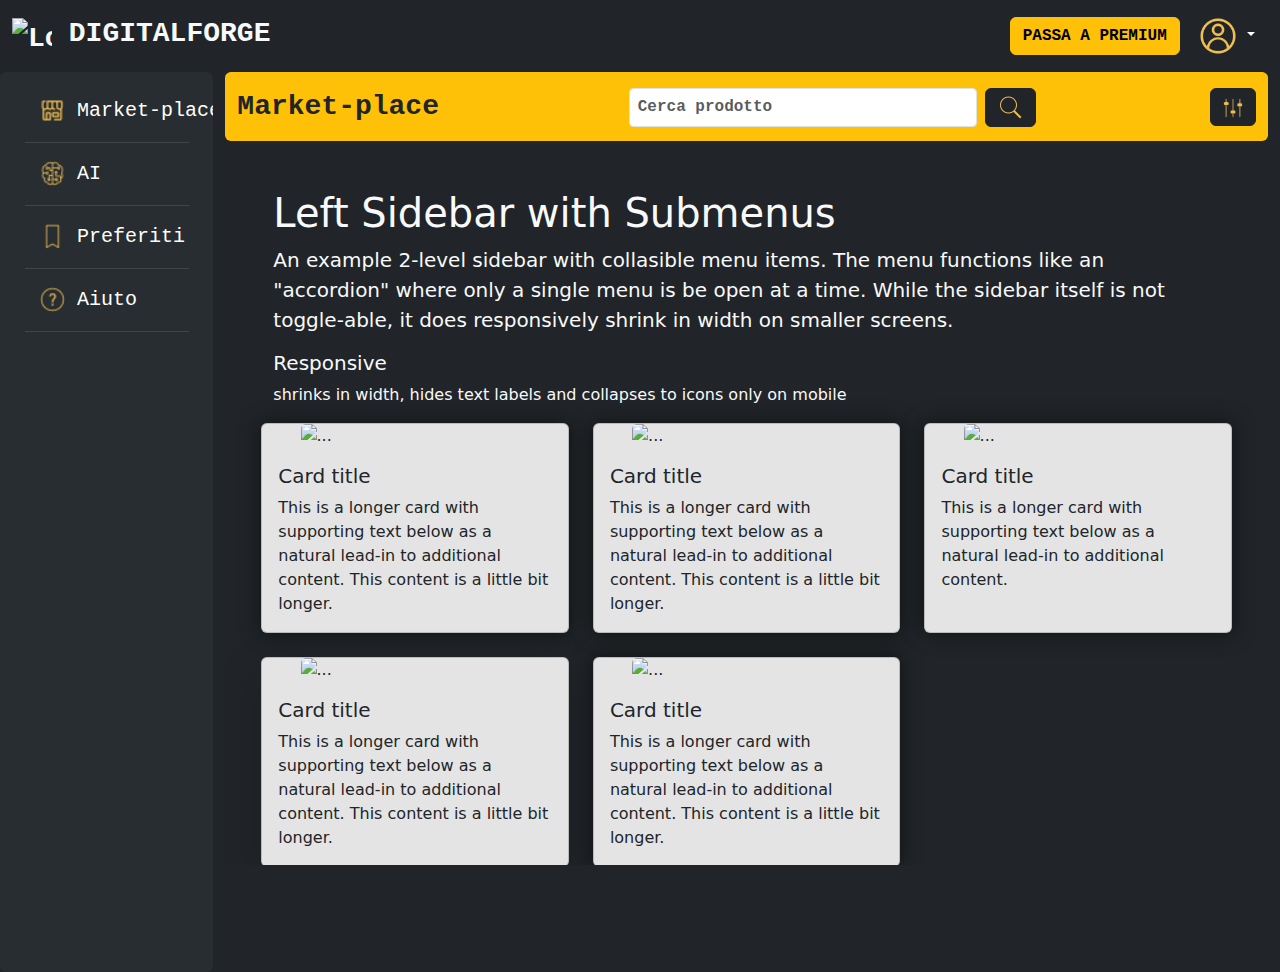
==== home-page.html @ 6ec17794 "Big Commit" ====
<!doctype html>
<html lang="en">

<head>
  <meta http-equiv="X-UA-Compatible" content="IE=edge">
  <meta name="viewport" content="width=device-width, initial-scale=1.0">

  <link rel="icon"
    href="https://zammad.com/media/pages/product/features/gitlab-integration/693fc93d4d-1698589015/gitlab_integration.png"
    type="image/x-icon">
  <link rel="stylesheet" href="https://unpkg.com/bs-brain@2.0.3/components/footers/footer-2/assets/css/footer-2.css">
  <link href="https://cdn.jsdelivr.net/npm/bootstrap@5.3.3/dist/css/bootstrap.min.css" rel="stylesheet"
    integrity="sha384-QWTKZyjpPEjISv5WaRU9OFeRpok6YctnYmDr5pNlyT2bRjXh0JMhjY6hW+ALEwIH" crossorigin="anonymous">
  <link rel="stylesheet" href="style.css">
  <title>DigitalForge</title>
</head>

<body class="bg-dark overflow-hidden">
  <nav class="navbar fixed-top bg-dark">
    <div class="container-fluid">
      <a class="navbar-brand text-light fs-3 fw-bold font-monospace" href="#">
        <img
          src="https://zammad.com/media/pages/product/features/gitlab-integration/693fc93d4d-1698589015/gitlab_integration.png"
          alt="Logo" width="40" height="40" class="d-inline-block align-text-top">
        DIGITALFORGE
      </a>
      <button class="btn btn-trasparent text-light d-xl-none d-md-none" id="s6003" type="button"
        data-bs-toggle="offcanvas" data-bs-target="#offcanvasRight" aria-controls="offcanvasRight">
        <img src="menu.png" alt="menu" width="25"></button>

      <div class="offcanvas offcanvas-end bg-dark" tabindex="-1" id="offcanvasRight"
        aria-labelledby="offcanvasRightLabel">
        <div class="offcanvas-header">
          <div class="w-auto p-2">
            <img src="profile-user.png" alt="Market-place" width="40" height="40" class="d-inline-block">
          </div>
          <h5 class="offcanvas-title font-monospace px-15 text-warning" id="offcanvasRightLabel"> Nome Cognome</h5>
          <button type="button" class="btn-close btn-close-white" data-bs-dismiss="offcanvas"
            aria-label="close"></button>
        </div>
        <div class="offcanvas-body">
          <hr class="hr-menu">
          <a class="navbar-brand font-monospace fs-5 text-light" href="#">
            <img src="market-icon.png" alt="Market-place" width="25" height="25"
              class="d-inline-block align-text-center">
            Market-place
          </a>
          <br>
          <br>
          <a class="navbar-brand font-monospace fs-5 text-light" href="#">
            <img src="ai-icon.png" alt="Market-place" width="25" height="25" class="d-inline-block align-text-center">
            Configura con AI
          </a>
          <br>
          <br>
          <a class="navbar-brand font-monospace fs-5 text-light" href="#">
            <img src="preferito-icon.png" alt="Market-place" width="25" height="25"
              class="d-inline-block align-text-center">
            Preferiti
          </a>
          <br>
          <br>
          <a class="navbar-brand font-monospace fs-5 text-light" href="#">
            <img src="help-icon.png" alt="Market-place" width="25" height="25" class="d-inline-block align-text-center">
            Aiuto
          </a>
          <br>
          <br>
          <hr class="hr-menu">
          <a class="navbar-brand font-monospace fs-5 text-light" href="#">
            <img src="view.png" alt="vizualizza profilo" width="25" height="25"
              class="d-inline-block align-text-center">
            Visualizza profilo
          </a>
          <br>
          <br>
          <a class="navbar-brand font-monospace fs-5 text-light" href="#">
            <img src="edit.png" alt="modifica profilo" width="25" height="25" class="d-inline-block align-text-center">
            Modifica profilo
          </a>
          <br>
          <br>
          <a class="navbar-brand font-monospace fs-5 text-light" href="#">
            <img src="log-out.png" alt="modifica profilo" width="25" height="25"
            class="d-inline-block align-text-center">
            Log-out
          </a>

        </div>
      </div>
      <div class="d-grid gap-2 d-md-block d-none">
        <button class="btn btn-warning font-monospace fw-bold" type="button">
          PASSA A PREMIUM
        </button>
        <div class="btn-group">
          <button class="btn btn-dark dropdown-toggle" type="button" data-bs-toggle="dropdown" data-bs-display="static"
            aria-expanded="false">
            <img src="profile-user.png" alt="Market-place" width="40" height="40"
              class="d-inline-block align-text-center">
          </button>
          <ul class="dropdown-menu dropdown-menu-lg-end bg-dark">
            <li>
              <h4 class="dropdown-header text-warning fs-5 font-monospace">Nome Cognome</h4>
            </li>
            <hr class="hr-menu">
            <li><a class="dropdown-item text-light font-monospace" href="#">
                <img src="view.png" alt="modifica profilo" width="21" height="21"
                  class="d-inline-block align-text-center">
                Visualizza profilo</a></li>
            <li><a class="dropdown-item text-light font-monospace" href="#">
                <img src="edit.png" alt="modifica profilo" width="20" height="20"
                  class="d-inline-block align-text-center">
                Modifica profilo</a></li>
            <li><a class="dropdown-item text-light font-monospace " href="#">
              <img src="log-out.png" alt="modifica profilo" width="20" height="20"
                  class="d-inline-block align-text-center">
              Log-out</a></li>
          </ul>
        </div>
      </div>

    </div>
  </nav>
  <br><br><br>
  <div class="container-fluid">
    <div class="row flex-nowrap">
      <div
        class="col-auto col-md-3 col-xl-2 px-sm-2 px-0 bg-secondary d-none d-md-block bg-opacity-10 rounded">
        <div class="d-flex flex-column align-items-center align-items-sm-start px-3 pt-2 text-white min-vh-100">
          <ul class="nav nav-pills flex-column mb-sm-auto mb-0 align-items-center align-items-sm-start w-100 "
            id="menu">
            <li class="nav-item w-100 p-3">
              <a class="navbar-brand font-monospace fs-5 nav-link px-0 align-middle" href="">
                <img src="market-icon.png" alt="Market-place" width="25" height="25"
                  class="d-inline-block align-text-center">
                Market-place
              </a>
            </li>
            <hr class="hr-menu">
            <li class="nav-item w-100 p-3">
              <a class="navbar-brand font-monospace fs-5" href="">
                <img src="ai-icon.png" alt="Market-place" width="25" height="25"
                  class="d-inline-block align-text-center">
                AI
              </a>
            </li>
            <hr class="hr-menu">
            <li class="nav-item w-100 p-3">
              <a class="navbar-brand font-monospace fs-5" href="#">
                <img src="preferito-icon.png" alt="Market-place" width="25" height="25"
                  class="d-inline-block align-text-center">
                Preferiti
              </a>
            </li>
            <hr class="hr-menu">
            <li class="nav-item w-100 p-3">
              <a class="navbar-brand font-monospace fs-5" href="#">
                <img src="help-icon.png" alt="Market-place" width="25" height="25"
                  class="d-inline-block align-text-center">
                Aiuto
              </a>
            </li>
            <hr class="hr-menu">
        </div>
      </div>
      <div class="col bg-dark" id="serialMARKET-PLACE">
        <nav class="navbar border-top bg-warning border-warning rounded">
          <div class="container-fluid">
            <a class="navbar-brand font-monospace fs-3 text-dark d-none d-md-block fw-bold ">Market-place</a>
            <form class="d-flex mx-auto" role="search" style="width: auto; min-width: 40% !important;">
              <input class="form-control form-control-sm me-2 fw-bold fs-6 w-100 outline-none font-monospace" type="search"
                placeholder="Cerca prodotto" aria-label="Search">
              <button class="btn btn-dark font-monospace" type="submit">
                <img src="search-icon.png" alt="Market-place" width="25" height="25"
                  class="d-inline-block align-text-center">
              </button>
            </form>
            <button class="btn btn-dark text-light" id="s6003" type="button" data-bs-toggle="offcanvas"
              data-bs-target="#adjusterSerial" aria-controls="offcanvasRight">
              <img src="adjuster.png" alt="menu" width="20" height="20"></button>

            <div class="offcanvas offcanvas-start bg-dark" tabindex="-1" id="adjusterSerial"
              aria-labelledby="offcanvasRightLabel">
              <div class="offcanvas-header">
                <div class="w-auto p-2">
                  <img src="adjuster.png" alt="Market-place" width="40" height="40" class="d-inline-block">
                </div>
                <h5 class="offcanvas-title font-monospace px-15 text-warning" id="offcanvasRightLabel">Filtra ricerca
                </h5>
                <button type="button" class="btn-close btn-close-white" data-bs-dismiss="offcanvas"
                  aria-label="close"></button>
              </div>
              <div class="offcanvas-body">

                <!--SOMHING-->

              </div>
            </div>
          </div>

        </nav>
        <div class="container-fluid overflow-y-auto bg-dark rounded p-4 mt-4" style="height: 700px;" id="style-1">
          <div class="container-fluid vstack">
            <div class="container-fluid">
              <h1 class="text-light">Left Sidebar with Submenus</h1>
              <p class="lead text-light">
                An example 2-level sidebar with collasible menu items. The menu functions like an "accordion" where only
                a
                single
                menu is be open at a time. While the sidebar itself is not toggle-able, it does responsively shrink in
                width
                on smaller screens.</p>
              <ul class="list-unstyled text-light">
                <li>
                  <h5>Responsive</h5> shrinks in width, hides text labels and collapses to icons only on mobile
                </li>
              </ul>
            </div>
            <div class="row row-cols-1 row-cols-md-3 g-4 d-flex flex-column-md" id="marketPlaceSerial">
              <div class="col">
                <div class="card">
                  <img src="https://themewagon.github.io/electro/img/product03.png" class="card-img-top w-75 mx-auto" alt="...">
                  <div class="card-body">
                    <h5 class="card-title">Card title</h5>
                    <p class="card-text">This is a longer card with supporting text below as a natural lead-in to additional content. This content is a little bit longer.</p>
                  </div>
                </div>
              </div>
              <div class="col">
                <div class="card">
                  <img src="https://themewagon.github.io/electro/img/product01.png" class="card-img-top w-75 mx-auto" alt="...">
                  <div class="card-body">
                    <h5 class="card-title">Card title</h5>
                    <p class="card-text">This is a longer card with supporting text below as a natural lead-in to additional content. This content is a little bit longer.</p>
                  </div>
                </div>
              </div>
              <div class="col">
                <div class="card">
                  <img src="https://themewagon.github.io/electro/img/product06.png" class="card-img-top w-75 mx-auto" alt="...">
                  <div class="card-body">
                    <h5 class="card-title">Card title</h5>
                    <p class="card-text">This is a longer card with supporting text below as a natural lead-in to additional content.</p>
                  </div>
                </div>
              </div>
              <div class="col">
                <div class="shadow-lg card">
                  <img src="https://themewagon.github.io/electro/img/product08.png" class="card-img-top w-75 mx-auto" alt="...">
                  <div class="card-body">
                    <h5 class="card-title">Card title</h5>
                    <p class="card-text">This is a longer card with supporting text below as a natural lead-in to additional content. This content is a little bit longer.</p>
                  </div>
                </div>
              </div>
              <div class="col">
                <div class="card">
                  <img src="https://themewagon.github.io/electro/img/product01.png" class="card-img-top w-75 mx-auto" alt="...">
                  <div class="card-body">
                    <h5 class="card-title">Card title</h5>
                    <p class="card-text">This is a longer card with supporting text below as a natural lead-in to additional content. This content is a little bit longer.</p>
                  </div>
                </div>
              </div>
            </div>

          </div>



        </div>

      </div>
    </div>
  </div>




</body>
<script src="https://cdn.jsdelivr.net/npm/bootstrap@5.3.3/dist/js/bootstrap.bundle.min.js"
  integrity="sha384-YvpcrYf0tY3lHB60NNkmXc5s9fDVZLESaAA55NDzOxhy9GkcIdslK1eN7N6jIeHz" crossorigin="anonymous"></script>


</html>
---- style.css ----
.body-home-page{
    width: 100%;
    display: block;
    outline: none;
    height: 120vh;
    background-image: url("back-dark.png");
    background-repeat: no-repeat;
    background-size: cover;
    overflow-x: hidden;
    font-family:monospace !important;
}

.card{
  background-color: #ffffffe0;
  box-shadow: 0px 0px 20px 3px #00000068;
  height: 100%;
  cursor: pointer;
}
.card:hover{
  border: 2px solid rgb(248, 212, 6);
}
#marketPlaceSerial .col{


}

.nav-item:hover{
  background-color: #8b8e9851;
  cursor: pointer;
}
.dropdown-menu{
  background-color: #322016;
  font-family: monospace;
}
.dropdown-item:hover{
  background-color: #8b8e9814;
}
.dropdown-toggle:hover{
  background-color: #8b8e981c; 
}

.hr-menu{
  color:#8B8E98;
  margin: 0 auto;
  width: 99%;
  padding: 0;
}

#regSerialButton:hover{
  border-color: #f4ce55;
}

.header-home-page{
    display: flex;
    width: auto;
    position: fixed;
    width: 97.3%;
    padding: 1%;
    background-color: rgba(61, 59, 59, 0.267);
    margin-top: -10px;
}

#footerSerial{
  color: #DFF6FF;
}

.container-button-logo{
    color: #ffff;
    width: 50%;
    font-size: 210%;
    align-self: center;
    font-weight: bold;
}
.container-singup-singnin{
    align-self: center;
    display: flex;
    flex-direction: row;
    gap: 3%;
    width: 50%;
    font-weight: bold;
    font-size: 140%;
    justify-content: right;
}
.singin:hover{
    background-color: #f27a3541;
}
.singup{
    background-color: #F27B35;
}
.singup,.singin{
    color: aliceblue;
    padding: 15px;
    align-self: center;
    cursor: pointer;
    border-radius: 10px;
}

.container-image-home-page{
  height: 76%;
  width: 100%;
  margin: auto;
  margin-top: -10px;
  background-image: url("img-home.png");
  background-repeat: no-repeat;
  background-size: 100% auto;
}

#serialImage2{
  background-image: url("image4.png");
  width: auto;
}
.container1{
    width: 90%;
    height: 20%;
    font-size: 400%;
    padding: 5%;
    color: #DFF6FF;
}



#serialBodyLogin{
  display: flex;
  flex-direction: row;
  height: 950px;
  overflow-x: hidden;
  overflow-y: hidden;
}

.container-image{
    margin: auto;
    width: 67%;
    margin-top: -10px;
    margin-left: -10px;
    height: 100%;
    background-repeat: no-repeat;
    background-image: url("img.png");
    background-size: 100% 100%;
    float: right;
}    

.container-login-form{
    display: flex;
    flex-direction: column;
    width: 34%;
    height: 100%;
    justify-content: center;
    float: right;
}





/*---------------------------------------------------------*/

.form_container {
    width: auto;
    height: auto;
    display: flex;
    flex-direction: column;
    float: right;
    align-self: center;
    justify-self: center;
    gap: 25px;
    padding: 40px;
    font-family:monospace;
  }

  #regSerialForm{
    width: 100%;
  }
  
  .title_container {
    display: flex;
    flex-direction: column;
    align-items: center;
    justify-content: center;
    gap: 10px;
  }
  
  .title {
    margin: 0;
    text-align: center;
    font-size: 280%;
    font-weight: 700;
    color: #DFF6FF;
  }
  
  .subtitle {
    font-size: 100%;
    max-width: 80%;
    text-align: center;
    line-height: 1.1rem;
    color: #8B8E98
  }
  
  .input_container {
    width: 100%;
    height: auto;
    position: relative;
    display: flex;
    flex-direction: column;
    gap: 10px;
  }
  
  .icon {
    width: 20px;
    position: absolute;
    z-index: 99;
    left: 12px;
    bottom: 15px;
  }
  
  .input_label {
    font-size: 120%;
    color: #8B8E98;
    font-weight: 600;
  }
  
  .input_field ,  .input_field2{
    width: auto;
    font-size: 100%;
    height: 50px;
    padding: 0 0 0 40px;
    border-radius: 7px;
    outline: none;
    border: 1px solid #e5e5e5;
    filter: drop-shadow(0px 1px 0px #efefef)
      drop-shadow(0px 1px 0.5px rgba(239, 239, 239, 0.5));
    transition: all 0.3s cubic-bezier(0.15, 0.83, 0.66, 1);
  }
  
  .input_field:focus ,  .input_field2:focus {
    border: 1px solid transparent;
  }

  .input_field2{
    padding: 0 0 0 10px;
  }
  
  .sign-in_btn {
    width: 50%;
    height: 40px;
    align-self: center;
    border: none;
    background: #F27B35;
    border-radius: 7px;
    outline: none;
    color: #ffffff;
    font-size: larger;
    cursor: pointer;
  }
  
  .sign-in_ggl {
    width: 50%;
    height: auto;
    padding: 2%;
    display: flex;
    align-self: center;
    justify-content: center;
    background: #ffff;
    border-radius: 7px;
    outline: none;
    color: #242424ab;
    cursor: pointer;
    border: none;
  }


  .sign-in_ggl span , .sign-in_btn span{
    font-weight: bold;
    font-family: monospace;
  }
  
  .separator {
    width: 100%;
    display: flex;
    align-items: center;
    justify-content: center;
    gap: 30px;
    color: #8B8E98;
  }
  
  .separator .line {
    display: block;
    width: 100%;
    height: 1px;
    border: 0;
    background-color: #e8e8e897;
  }
  
  .note {
    font-size: 100%;
    text-align: center;
    color: #dff6ff59;
    text-decoration: underline;
    cursor: pointer;
  }
  .note:hover{
    color: #F27B35;
  }

  #serialNote2{
    font-size: 100%;
    text-align: center;
    color: #dff6ff59;
    text-decoration: solid;
    padding: 0;
    margin-bottom: -5px;
  }

  .container-main-data{
    display: flex;
    flex-direction: row;
    gap: 50px;
    width: 100%;
  }



  .container-fond-data{
    display: flex;
    width: 50%;
    flex-direction: column;
    gap: 20px;
  }


  #style-1::-webkit-scrollbar-track
  {
    -webkit-box-shadow: inset 0 0 6px rgba(255, 255, 255, 0.164);
    border-radius: 10px;
    background-color: #f5f5f500;
  }
  
  #style-1::-webkit-scrollbar
  {
    width: 12px;
    background-color: #f5f5f508;
  }
  
  #style-1::-webkit-scrollbar-thumb
  {
    border-radius: 10px;
    -webkit-box-shadow: inset 0 0 6px rgba(0,0,0,.3);
    background-color: #555;
  }










  /* RESPONSIVE */
  @media screen and (max-width: 1400px) {

    .container-login-form{
      width: 100%;
    }
    .container-image{
      display: none;
    }
    #s6003{
      display: block;
    }
  }

  @media screen and (max-height: 700px) {
    #serialBodyLogin{
      height: 950px;
      overflow: auto;
    }
    .container-login-form{
      height: 90%;
      font-size: 85%;
      }
    .container-image{
      height: 100%;
    }
   


  }

/*
  width: 67%;
    margin-top: -10px;
    margin-left: -10px;
    height: 950px;
    background-repeat: no-repeat;
    background-image: url("img.png");
    background-size: 100% 100%;
    float: right;

    */
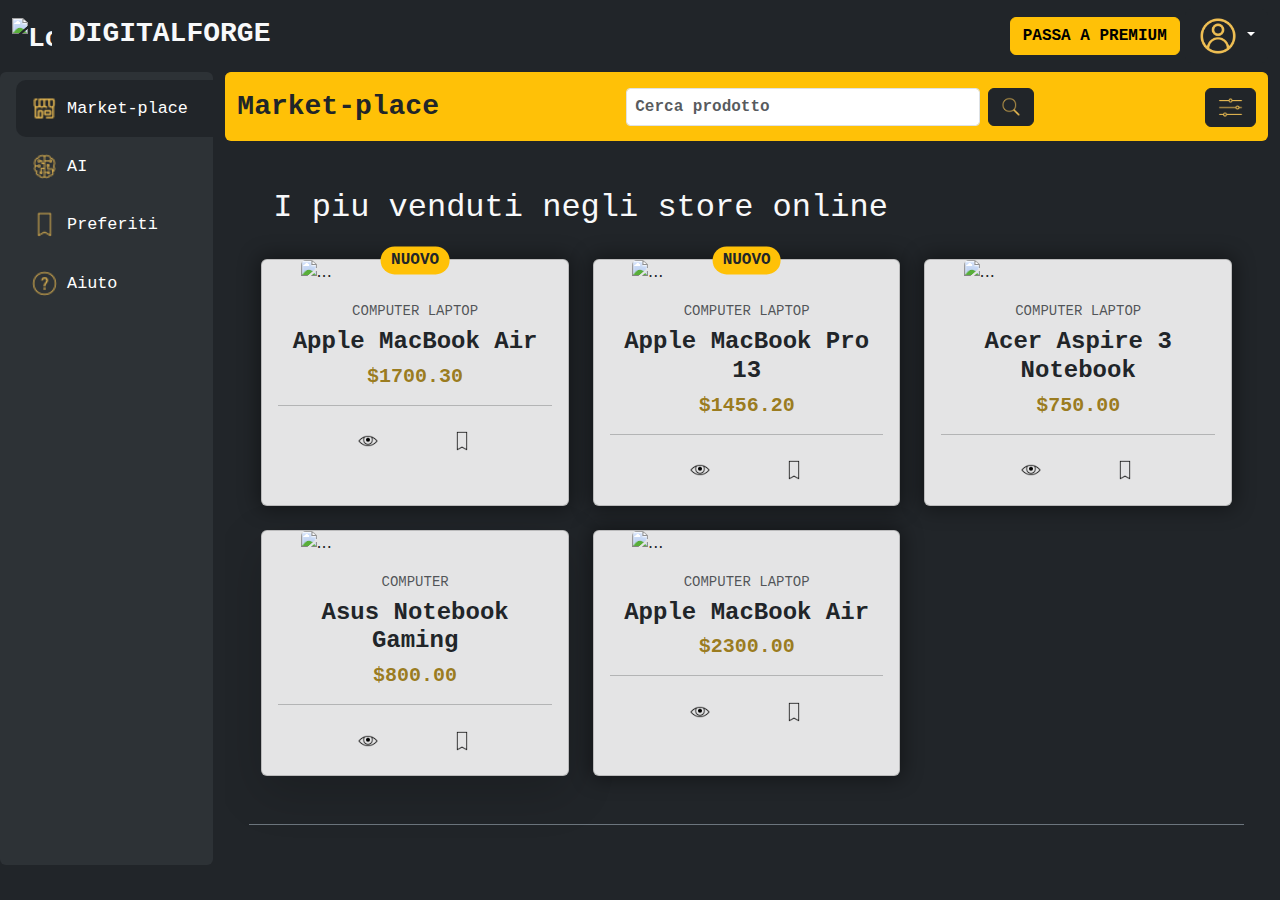
==== commit 2b2a44ca: "Update Market-place and fixed many bugs" ====
--- a/home-page.html
+++ b/home-page.html
@@ -11,6 +11,10 @@
   <link rel="stylesheet" href="https://unpkg.com/bs-brain@2.0.3/components/footers/footer-2/assets/css/footer-2.css">
   <link href="https://cdn.jsdelivr.net/npm/bootstrap@5.3.3/dist/css/bootstrap.min.css" rel="stylesheet"
     integrity="sha384-QWTKZyjpPEjISv5WaRU9OFeRpok6YctnYmDr5pNlyT2bRjXh0JMhjY6hW+ALEwIH" crossorigin="anonymous">
+  <link rel="stylesheet" href="https://cdnjs.cloudflare.com/ajax/libs/font-awesome/4.7.0/css/font-awesome.min.css">
+  <link rel="stylesheet" href="https://cdnjs.cloudflare.com/ajax/libs/font-awesome/6.5.1/css/brands.min.css"
+    integrity="sha512-8RxmFOVaKQe/xtg6lbscU9DU0IRhURWEuiI0tXevv+lXbAHfkpamD4VKFQRto9WgfOJDwOZ74c/s9Yesv3VvIQ=="
+    crossorigin="anonymous" referrerpolicy="no-referrer" />
   <link rel="stylesheet" href="style.css">
   <title>DigitalForge</title>
 </head>
@@ -82,7 +86,7 @@
           <br>
           <a class="navbar-brand font-monospace fs-5 text-light" href="#">
             <img src="log-out.png" alt="modifica profilo" width="25" height="25"
-            class="d-inline-block align-text-center">
+              class="d-inline-block align-text-center">
             Log-out
           </a>
 
@@ -112,9 +116,9 @@
                   class="d-inline-block align-text-center">
                 Modifica profilo</a></li>
             <li><a class="dropdown-item text-light font-monospace " href="#">
-              <img src="log-out.png" alt="modifica profilo" width="20" height="20"
-                  class="d-inline-block align-text-center">
-              Log-out</a></li>
+                <img src="log-out.png" alt="modifica profilo" width="20" height="20"
+                  class="d-inline-block align-text-center">
+                Log-out</a></li>
           </ul>
         </div>
       </div>
@@ -124,37 +128,38 @@
   <br><br><br>
   <div class="container-fluid">
     <div class="row flex-nowrap">
-      <div
-        class="col-auto col-md-3 col-xl-2 px-sm-2 px-0 bg-secondary d-none d-md-block bg-opacity-10 rounded">
-        <div class="d-flex flex-column align-items-center align-items-sm-start px-3 pt-2 text-white min-vh-100">
-          <ul class="nav nav-pills flex-column mb-sm-auto mb-0 align-items-center align-items-sm-start w-100 "
-            id="menu">
-            <li class="nav-item w-100 p-3">
-              <a class="navbar-brand font-monospace fs-5 nav-link px-0 align-middle" href="">
+      <div class="col-auto col-xl-2 px-sm-2 px-0 d-none d-sm-none d-xl-block rounded"
+        style="background-color: #3e44496d;">
+        <div class="d-flex flex-column align-items-center align-items-sm-start px-2 pt-2 text-white"
+          style="height: auto !important;">
+          <ul class="nav nav-pills flex-column mb-sm-auto mb-0 align-items-center align-items-sm-start w-100" id="menu"
+            style="width: 110% !important;">
+            <li class="nav-item w-100 p-3" id="li-mk-ID" onclick="HandleAndView('mkplaceID','li-mk-ID')">
+              <a class="navbar-brand font-monospace">
                 <img src="market-icon.png" alt="Market-place" width="25" height="25"
                   class="d-inline-block align-text-center">
                 Market-place
               </a>
             </li>
             <hr class="hr-menu">
-            <li class="nav-item w-100 p-3">
-              <a class="navbar-brand font-monospace fs-5" href="">
+            <li class="nav-item w-100 p-3" id="li-ai-ID" onclick="HandleAndView('mkplaceID','li-ai-ID')">
+              <a class="navbar-brand font-monospace">
                 <img src="ai-icon.png" alt="Market-place" width="25" height="25"
                   class="d-inline-block align-text-center">
                 AI
               </a>
             </li>
             <hr class="hr-menu">
-            <li class="nav-item w-100 p-3">
-              <a class="navbar-brand font-monospace fs-5" href="#">
+            <li class="nav-item w-100 p-3" id="li-pre-ID" onclick="HandleAndView('mkplaceID','li-pre-ID')">
+              <a class="navbar-brand font-monospace">
                 <img src="preferito-icon.png" alt="Market-place" width="25" height="25"
                   class="d-inline-block align-text-center">
                 Preferiti
               </a>
             </li>
             <hr class="hr-menu">
-            <li class="nav-item w-100 p-3">
-              <a class="navbar-brand font-monospace fs-5" href="#">
+            <li class="nav-item w-100 p-3" id="li-aiuto-ID" onclick="HandleAndView('mkplaceID','li-aiuto-ID')">
+              <a class="navbar-brand font-monospace">
                 <img src="help-icon.png" alt="Market-place" width="25" height="25"
                   class="d-inline-block align-text-center">
                 Aiuto
@@ -166,25 +171,26 @@
       <div class="col bg-dark" id="serialMARKET-PLACE">
         <nav class="navbar border-top bg-warning border-warning rounded">
           <div class="container-fluid">
-            <a class="navbar-brand font-monospace fs-3 text-dark d-none d-md-block fw-bold ">Market-place</a>
-            <form class="d-flex mx-auto" role="search" style="width: auto; min-width: 40% !important;">
-              <input class="form-control form-control-sm me-2 fw-bold fs-6 w-100 outline-none font-monospace" type="search"
-                placeholder="Cerca prodotto" aria-label="Search">
+            <a class="navbar-brand font-monospace fs-3 text-dark d-none d-sm-block fw-bold ">Market-place</a>
+            <form class="d-flex" role="search" style="width: auto; min-width: 40% !important;">
+              <input class="form-control form-control-sm me-2 fw-bold fs-6 w-100 outline-none font-monospace"
+                type="search" placeholder="Cerca prodotto" aria-label="Search">
               <button class="btn btn-dark font-monospace" type="submit">
-                <img src="search-icon.png" alt="Market-place" width="25" height="25"
+                <img src="search-icon.png" alt="Market-place" width="20" height="20"
                   class="d-inline-block align-text-center">
               </button>
             </form>
-            <button class="btn btn-dark text-light" id="s6003" type="button" data-bs-toggle="offcanvas"
-              data-bs-target="#adjusterSerial" aria-controls="offcanvasRight">
-              <img src="adjuster.png" alt="menu" width="20" height="20"></button>
+            <button class="btn btn-dark text-light d-flex justify-content-center" id="s6003" type="button"
+              data-bs-toggle="offcanvas" data-bs-target="#adjusterSerial" aria-controls="offcanvasRight">
+              <img src="icons8-preferences-60.png" alt="menu" width="25" height="25"></button>
 
             <div class="offcanvas offcanvas-start bg-dark" tabindex="-1" id="adjusterSerial"
               aria-labelledby="offcanvasRightLabel">
               <div class="offcanvas-header">
                 <div class="w-auto p-2">
-                  <img src="adjuster.png" alt="Market-place" width="40" height="40" class="d-inline-block">
-                </div>
+                  <img src="adjuster-new.png" alt="Market-place" width="40" height="40" class="d-inline-block">
+                </div>
+
                 <h5 class="offcanvas-title font-monospace px-15 text-warning" id="offcanvasRightLabel">Filtra ricerca
                 </h5>
                 <button type="button" class="btn-close btn-close-white" data-bs-dismiss="offcanvas"
@@ -192,94 +198,380 @@
               </div>
               <div class="offcanvas-body">
 
-                <!--SOMHING-->
+                <!--PARTE PER IL FILTRAGGIO DEI PRODOTTI-->
 
               </div>
             </div>
           </div>
-
         </nav>
         <div class="container-fluid overflow-y-auto bg-dark rounded p-4 mt-4" style="height: 700px;" id="style-1">
           <div class="container-fluid vstack">
             <div class="container-fluid">
-              <h1 class="text-light">Left Sidebar with Submenus</h1>
-              <p class="lead text-light">
-                An example 2-level sidebar with collasible menu items. The menu functions like an "accordion" where only
-                a
-                single
-                menu is be open at a time. While the sidebar itself is not toggle-able, it does responsively shrink in
-                width
-                on smaller screens.</p>
-              <ul class="list-unstyled text-light">
-                <li>
-                  <h5>Responsive</h5> shrinks in width, hides text labels and collapses to icons only on mobile
-                </li>
-              </ul>
+              <h1 class="text-light fs-2 font-monospace">I piu venduti negli store online</h1>
+              <br>
             </div>
-            <div class="row row-cols-1 row-cols-md-3 g-4 d-flex flex-column-md" id="marketPlaceSerial">
+            <div class="row row-cols-1 row-cols-md-3 row-cols-sm-1 g-4 d-flex" id="marketPlaceSerial">
               <div class="col">
                 <div class="card">
-                  <img src="https://themewagon.github.io/electro/img/product03.png" class="card-img-top w-75 mx-auto" alt="...">
+                  <span
+                    class="position-absolute top-0 font-monospace fw-bold fs-6 start-50 translate-middle badge text-dark rounded-pill bg-warning">
+                    NUOVO
+                  </span>
+                  <img src="https://themewagon.github.io/electro/img/product03.png" class="card-img-top w-75 mx-auto"
+                    alt="...">
                   <div class="card-body">
-                    <h5 class="card-title">Card title</h5>
-                    <p class="card-text">This is a longer card with supporting text below as a natural lead-in to additional content. This content is a little bit longer.</p>
+                    <h6 class="text-center"><small class="text-body-secondary font-monospace">COMPUTER LAPTOP</small>
+                    </h6>
+                    <h5 class="card-title fw-bold fs-4 text-center font-monospace">Apple MacBook Air</h5>
+                    <h6 class="font-monospace fw-bold text-warning-secondary text-center fs-5">$1700.30</h6>
+                    <hr>
+                    <div class="container-fluid d-flex justify-content-center gap-5">
+                      <button type="button" class="btn btn-hover-dark-secondary" data-bs-toggle="modal"
+                        data-bs-target="#modale-prodotto-1" style="border-radius: 100%;">
+                        <img src="view-mk.png" alt="visualizza prodotto" width="20" height="20">
+                      </button>
+                      <button type="button" class="btn btn-hover-dark-secondary">
+                        <img src="preferito-mk.png" alt="aggiungi tra i preferiti" width="20" height="20">
+                      </button>
+                      <!-- Modal -->
+                      <div class="modal fade" id="modale-prodotto-1" data-bs-backdrop="static" data-bs-keyboard="false"
+                        tabindex="-1" aria-labelledby="staticBackdropLabel" aria-hidden="true">
+                        <div class="modal-dialog modal-dialog-scrollable modal-dialog-centered">
+                          <div class="modal-content">
+                            <div class="modal-header">
+                              <h1 class="modal-title fs-5 font-monospace fw-bold" id="staticBackdropLabel">Apple MacBook
+                                Air <span class="badge text-bg-warning text-dark">NUOVO</span></h1>
+
+                              <button type="button" class="btn-close" data-bs-dismiss="modal"
+                                aria-label="Close"></button>
+                            </div>
+                            <div class="modal-body">
+                              <div id="carouselExampleDark" class="carousel carousel-dark slide">
+                                <div class="carousel-indicators">
+                                  <button type="button" data-bs-target="#carouselExampleDark" data-bs-slide-to="0"
+                                    class="active" aria-current="true" aria-label="Slide 1"></button>
+                                  <button type="button" data-bs-target="#carouselExampleDark" data-bs-slide-to="1"
+                                    aria-label="Slide 2"></button>
+                                  <button type="button" data-bs-target="#carouselExampleDark" data-bs-slide-to="2"
+                                    aria-label="Slide 3"></button>
+                                </div>
+                                <div class="carousel-inner">
+                                  <div class="carousel-item active" data-bs-interval="1000">
+                                    <img src="https://themewagon.github.io/electro/img/product03.png"
+                                      class="d-block img-carousel" alt="...">
+                                  </div>
+                                  <div class="carousel-item" data-bs-interval="1000">
+                                    <img src="https://themewagon.github.io/electro/img/product03.png"
+                                      class="d-block img-carousel" alt="...">
+
+                                  </div>
+                                  <div class="carousel-item">
+                                    <img src="https://themewagon.github.io/electro/img/product03.png"
+                                      class="d-block img-carousel" alt="...">
+                                  </div>
+                                </div>
+                                <br>
+                                <button class="carousel-control-prev" type="button"
+                                  data-bs-target="#carouselExampleDark" data-bs-slide="prev">
+                                  <span class="carousel-control-prev-icon" aria-hidden="true"></span>
+                                </button>
+                                <button class="carousel-control-next" type="button"
+                                  data-bs-target="#carouselExampleDark" data-bs-slide="next">
+                                  <span class="carousel-control-next-icon" aria-hidden="true"></span>
+                                </button>
+                              </div>
+                              <div class="card-body">
+                                <h6 class="text-center"><small class="text-body-secondary font-monospace">COMPUTER
+                                    LAPTOP</small>
+                                </h6>
+                                <h5 class="card-title fw-bold fs-4 text-center font-monospace">Apple MacBook Air</h5>
+                                <h6 class="font-monospace fw-bold text-warning-secondary text-center fs-5">$1700.30</h6>
+
+                                <hr>
+                                <p class="fw-bold fs-5 font-monospace text-center">Descrizione</p>
+
+                                <ul class="list-group font-monospace shadow">
+                                  <li class="list-group-item">Chip Apple M3 con CPU 8‑core</li>
+                                  <li class="list-group-item">GPU 8‑core e Neural Engine 16‑core</li>
+                                  <li class="list-group-item">8GB di memoria unificata</li>
+                                  <li class="list-group-item">Unità SSD da 256GB</li>
+                                  <li class="list-group-item">Display Liquid Retina da 13,6" con True Tone²</li>
+                                  <li class="list-group-item">Videocamera FaceTime HD a 1080p</li>
+                                  <li class="list-group-item">Porta MagSafe 3 per la ricarica</li>
+                                  <li class="list-group-item">Due porte Thunderbolt - USB 4</li>
+                                </ul>
+
+                              </div>
+                              <nav class="navbar">
+                                <div class="container-fluid d-flex w-75 p-1">
+                                  <a class="navbar-brand img-logo-source p-2 rounded" href="https://www.apple.com/it/">
+                                    <img
+                                      src="https://w7.pngwing.com/pngs/121/286/png-transparent-apple-logo-computer-icons-apple-logo-company-heart-logo-thumbnail.png"
+                                      alt="Logo" width="20" height="20"
+                                      class="d-inline-block align-text-center rounded mb-1">
+                                    Apple
+                                  </a>
+                                  <button type="button" class="btn img-logo-source font-monospace">
+                                    <i class="fa fa-link" aria-hidden="true"></i>
+                                    Più dettagli
+                                  </button>
+
+                                </div>
+                              </nav>
+                            
+
+                            </div>
+                            <div class="modal-footer w-50 mx-auto border-warning">
+                              <button type="button" class="btn btn-warning font-monospace fw-bold">
+                                <i class="fa fa-shopping-bag" aria-hidden="true"></i>
+                                COMPRA ORA</button>
+                              <button type="button" class="btn btn-hover-dark-secondary">
+                                <img src="preferito-mk.png" alt="aggiungi tra i preferiti" width="20" height="20">
+                              </button>
+
+                            </div>
+                          </div>
+                        </div>
+                      </div>
+                    </div>
                   </div>
                 </div>
               </div>
               <div class="col">
                 <div class="card">
-                  <img src="https://themewagon.github.io/electro/img/product01.png" class="card-img-top w-75 mx-auto" alt="...">
+                  <span
+                    class="position-absolute top-0 font-monospace fw-bold fs-6 start-50 translate-middle badge text-dark rounded-pill bg-warning">
+                    NUOVO
+                  </span>
+                  <img src="https://themewagon.github.io/electro/img/product01.png" class="card-img-top w-75 mx-auto"
+                    alt="...">
                   <div class="card-body">
-                    <h5 class="card-title">Card title</h5>
-                    <p class="card-text">This is a longer card with supporting text below as a natural lead-in to additional content. This content is a little bit longer.</p>
+                    <h6 class="text-center"><small class="text-body-secondary font-monospace">COMPUTER LAPTOP</small>
+                    </h6>
+                    <h5 class="card-title fw-bold fs-4 text-center font-monospace">Apple MacBook Pro 13</h5>
+                    <h6 class="font-monospace fw-bold text-warning-secondary text-center fs-5">$1456.20</h6>
+                    <hr>
+                    <div class="container-fluid d-flex justify-content-center gap-5">
+                      <button type="button" class="btn btn-hover-dark-secondary" style="border-radius: 100%;">
+                        <img src="view-mk.png" alt="visualizza prodotto" width="20" height="20">
+                      </button>
+                      <button type="button" class="btn btn-hover-dark-secondary">
+                        <img src="preferito-mk.png" alt="aggiungi tra i preferiti" width="20" height="20">
+                      </button>
+                    </div>
                   </div>
                 </div>
               </div>
               <div class="col">
                 <div class="card">
-                  <img src="https://themewagon.github.io/electro/img/product06.png" class="card-img-top w-75 mx-auto" alt="...">
+                  <img src="https://themewagon.github.io/electro/img/product06.png" class="card-img-top w-75 mx-auto"
+                    alt="...">
                   <div class="card-body">
-                    <h5 class="card-title">Card title</h5>
-                    <p class="card-text">This is a longer card with supporting text below as a natural lead-in to additional content.</p>
+                    <h6 class="text-center"><small class="text-body-secondary font-monospace">COMPUTER LAPTOP</small>
+                    </h6>
+                    <h5 class="card-title fw-bold fs-4 text-center font-monospace">Acer Aspire 3 Notebook</h5>
+                    <h6 class="font-monospace fw-bold text-warning-secondary text-center fs-5">$750.00</h6>
+                    <hr>
+                    <div class="container-fluid d-flex justify-content-center gap-5">
+                      <button type="button" class="btn btn-hover-dark-secondary" style="border-radius: 100%;">
+                        <img src="view-mk.png" alt="visualizza prodotto" width="20" height="20">
+                      </button>
+                      <button type="button" class="btn btn-hover-dark-secondary">
+                        <img src="preferito-mk.png" alt="aggiungi tra i preferiti" width="20" height="20">
+                      </button>
+                    </div>
                   </div>
                 </div>
               </div>
               <div class="col">
                 <div class="shadow-lg card">
-                  <img src="https://themewagon.github.io/electro/img/product08.png" class="card-img-top w-75 mx-auto" alt="...">
+                  <img src="https://themewagon.github.io/electro/img/product08.png" class="card-img-top w-75 mx-auto"
+                    alt="...">
                   <div class="card-body">
-                    <h5 class="card-title">Card title</h5>
-                    <p class="card-text">This is a longer card with supporting text below as a natural lead-in to additional content. This content is a little bit longer.</p>
+                    <h6 class="text-center"><small class="text-body-secondary font-monospace">COMPUTER</small></h6>
+                    <h5 class="card-title fw-bold fs-4 text-center font-monospace">Asus Notebook Gaming</h5>
+                    <h6 class="font-monospace fw-bold text-warning-secondary text-center fs-5">$800.00</h6>
+                    <hr>
+                    <div class="container-fluid d-flex justify-content-center gap-5">
+                      <button type="button" class="btn btn-hover-dark-secondary" style="border-radius: 100%;">
+                        <img src="view-mk.png" alt="visualizza prodotto" width="20" height="20">
+                      </button>
+                      <button type="button" class="btn btn-hover-dark-secondary">
+                        <img src="preferito-mk.png" alt="aggiungi tra i preferiti" width="20" height="20">
+                      </button>
+                    </div>
                   </div>
                 </div>
               </div>
               <div class="col">
                 <div class="card">
-                  <img src="https://themewagon.github.io/electro/img/product01.png" class="card-img-top w-75 mx-auto" alt="...">
+                  <img src="https://themewagon.github.io/electro/img/product01.png" class="card-img-top w-75 mx-auto"
+                    alt="...">
                   <div class="card-body">
-                    <h5 class="card-title">Card title</h5>
-                    <p class="card-text">This is a longer card with supporting text below as a natural lead-in to additional content. This content is a little bit longer.</p>
+                    <h6 class="text-center"><small class="text-body-secondary font-monospace">COMPUTER LAPTOP</small>
+                    </h6>
+                    <h5 class="card-title fw-bold fs-4 text-center font-monospace">Apple MacBook Air</h5>
+                    <h6 class="font-monospace fw-bold text-warning-secondary text-center fs-5">$2300.00</h6>
+                    <hr>
+                    <div class="container-fluid d-flex justify-content-center gap-5">
+                      <button type="button" class="btn btn-hover-dark-secondary" style="border-radius: 100%;">
+                        <img src="view-mk.png" alt="visualizza prodotto" width="20" height="20">
+                      </button>
+                      <button type="button" class="btn btn-hover-dark-secondary">
+                        <img src="preferito-mk.png" alt="aggiungi tra i preferiti" width="20" height="20">
+                      </button>
+                    </div>
                   </div>
                 </div>
               </div>
             </div>
-
           </div>
-
-
-
+          <br><br>
+          <footer class="footer float-bottom border-top border-secondary">
+            <!-- Widgets - Bootstrap Brain Component -->
+            <section class="bg-dark py-4 py-md-5 py-xl-8 text-light border-bottom border-secondary font-monospace">
+              <div class="container overflow-hidden">
+                <div class="row gy-4 gy-lg-0 justify-content-xl-between">
+                  <div class="col-12 col-md-4 col-lg-3 col-xl-2">
+                    <div class="widget">
+                      <a class="text-light fw-bold fs-5 text-decoration-none" href="#!">
+                        <img
+                          src="https://zammad.com/media/pages/product/features/gitlab-integration/693fc93d4d-1698589015/gitlab_integration.png"
+                          alt="DIGITALFORGE" width="60" height="60">DIGITALFORGE
+                      </a>
+                    </div>
+                  </div>
+                  <div class="col-12 col-md-4 col-lg-3 col-xl-2">
+                    <div class="widget">
+                      <h4 class="widget-title mb-4 fw-bold">Contattaci</h4>
+                      <address class="mb-4">Via Grottaferrata 23,Roma,Italia</address>
+                      <p class="mb-1">
+                        <a class="link-secondary text-decoration-none" href="#!">(+32) 351-890-2314</a>
+                      </p>
+                      <p class="mb-0">
+                        <a class="link-secondary text-decoration-none" href="#">digitalforge@gmail.com</a>
+                      </p>
+                    </div>
+                  </div>
+                  <div class="col-12 col-md-4 col-lg-3 col-xl-2">
+                    <div class="widget">
+                      <h4 class="widget-title mb-4 fw-bold">Scopri di piu'</h4>
+                      <ul class="list-unstyled">
+                        <li class="mb-2">
+                          <a href="#!" class="link-secondary text-decoration-none">About</a>
+                        </li>
+                        <li class="mb-2">
+                          <a href="#!" class="link-secondary text-decoration-none">Contact</a>
+                        </li>
+                        <li class="mb-2">
+                          <a href="#!" class="link-secondary text-decoration-none">Advertise</a>
+                        </li>
+                        <li class="mb-2">
+                          <a href="#!" class="link-secondary text-decoration-none">Terms of Service</a>
+                        </li>
+                        <li class="mb-0">
+                          <a href="#!" class="link-secondary text-decoration-none">Privacy Policy</a>
+                        </li>
+                      </ul>
+                    </div>
+                  </div>
+                  <div class="col-12 col-lg-3 col-xl-4">
+                    <div class="widget">
+                      <h4 class="widget-title mb-4 fw-bold">Nostra Newsletter</h4>
+                      <p class="mb-4">Subscribe to our newsletter to get our news & discounts delivered to you.</p>
+                      <form action="#!">
+                        <div class="row gy-4">
+                          <div class="col-12">
+                            <div class="input-group">
+                              <span class="input-group-text" id="email-newsletter-addon">
+                                <svg xmlns="http://www.w3.org/2000/svg" width="16" height="16" fill="currentColor"
+                                  class="bi bi-envelope" viewBox="0 0 16 16">
+                                  <path
+                                    d="M0 4a2 2 0 0 1 2-2h12a2 2 0 0 1 2 2v8a2 2 0 0 1-2 2H2a2 2 0 0 1-2-2V4Zm2-1a1 1 0 0 0-1 1v.217l7 4.2 7-4.2V4a1 1 0 0 0-1-1H2Zm13 2.383-4.708 2.825L15 11.105V5.383Zm-.034 6.876-5.64-3.471L8 9.583l-1.326-.795-5.64 3.47A1 1 0 0 0 2 13h12a1 1 0 0 0 .966-.741ZM1 11.105l4.708-2.897L1 5.383v5.722Z" />
+                                </svg>
+                              </span>
+                              <input type="email" class="form-control" id="email-newsletter" value=""
+                                placeholder="Email Address" aria-label="email-newsletter"
+                                aria-describedby="email-newsletter-addon" required>
+                            </div>
+                          </div>
+                          <div class="col-12">
+                            <div class="d-grid">
+                              <button class="btn btn-warning" type="submit">Invia</button>
+                            </div>
+                          </div>
+                        </div>
+                      </form>
+                    </div>
+                  </div>
+                </div>
+              </div>
+            </section>
+            <div class="bg-dark py-4 py-md-5 py-xl-8 text-light font-monospace">
+              <div class="container overflow-hidden">
+                <div class="row gy-4 gy-md-0">
+                  <div class="col-xs-12 col-md-7 order-1 order-md-0">
+                    <div class="copyright text-center text-md-start">
+                      &copy; 2024. All Rights Reserved.
+                    </div>
+                    <div class="credits text-secondary text-center text-md-start mt-2 fs-7">
+                      Built by <a href="#" class="link-secondary text-decoration-none">BootstrapBrain</a> with <span
+                        class="text-primary">&#9829</span>
+                    </div>
+                  </div>
+
+                  <div class="col-xs-12 col-md-5 order-0 order-md-1">
+                    <ul class="nav justify-content-center justify-content-md-end">
+                      <li class="nav-item">
+                        <a class="nav-link link-warning" href="#!">
+                          <svg xmlns="http://www.w3.org/2000/svg" width="24" height="24" fill="currentColor"
+                            class="bi bi-facebook" viewBox="0 0 16 16">
+                            <path
+                              d="M16 8.049c0-4.446-3.582-8.05-8-8.05C3.58 0-.002 3.603-.002 8.05c0 4.017 2.926 7.347 6.75 7.951v-5.625h-2.03V8.05H6.75V6.275c0-2.017 1.195-3.131 3.022-3.131.876 0 1.791.157 1.791.157v1.98h-1.009c-.993 0-1.303.621-1.303 1.258v1.51h2.218l-.354 2.326H9.25V16c3.824-.604 6.75-3.934 6.75-7.951z" />
+                          </svg>
+                        </a>
+                      </li>
+                      <li class="nav-item">
+                        <a class="nav-link link-warning" href="#!">
+                          <svg xmlns="http://www.w3.org/2000/svg" width="24" height="24" fill="currentColor"
+                            class="bi bi-youtube" viewBox="0 0 16 16">
+                            <path
+                              d="M8.051 1.999h.089c.822.003 4.987.033 6.11.335a2.01 2.01 0 0 1 1.415 1.42c.101.38.172.883.22 1.402l.01.104.022.26.008.104c.065.914.073 1.77.074 1.957v.075c-.001.194-.01 1.108-.082 2.06l-.008.105-.009.104c-.05.572-.124 1.14-.235 1.558a2.007 2.007 0 0 1-1.415 1.42c-1.16.312-5.569.334-6.18.335h-.142c-.309 0-1.587-.006-2.927-.052l-.17-.006-.087-.004-.171-.007-.171-.007c-1.11-.049-2.167-.128-2.654-.26a2.007 2.007 0 0 1-1.415-1.419c-.111-.417-.185-.986-.235-1.558L.09 9.82l-.008-.104A31.4 31.4 0 0 1 0 7.68v-.123c.002-.215.01-.958.064-1.778l.007-.103.003-.052.008-.104.022-.26.01-.104c.048-.519.119-1.023.22-1.402a2.007 2.007 0 0 1 1.415-1.42c.487-.13 1.544-.21 2.654-.26l.17-.007.172-.006.086-.003.171-.007A99.788 99.788 0 0 1 7.858 2h.193zM6.4 5.209v4.818l4.157-2.408L6.4 5.209z" />
+                          </svg>
+                        </a>
+                      </li>
+                      <li class="nav-item">
+                        <a class="nav-link link-warning" href="#!">
+                          <svg xmlns="http://www.w3.org/2000/svg" width="24" height="24" fill="currentColor"
+                            class="bi bi-twitter" viewBox="0 0 16 16">
+                            <path
+                              d="M5.026 15c6.038 0 9.341-5.003 9.341-9.334 0-.14 0-.282-.006-.422A6.685 6.685 0 0 0 16 3.542a6.658 6.658 0 0 1-1.889.518 3.301 3.301 0 0 0 1.447-1.817 6.533 6.533 0 0 1-2.087.793A3.286 3.286 0 0 0 7.875 6.03a9.325 9.325 0 0 1-6.767-3.429 3.289 3.289 0 0 0 1.018 4.382A3.323 3.323 0 0 1 .64 6.575v.045a3.288 3.288 0 0 0 2.632 3.218 3.203 3.203 0 0 1-.865.115 3.23 3.23 0 0 1-.614-.057 3.283 3.283 0 0 0 3.067 2.277A6.588 6.588 0 0 1 .78 13.58a6.32 6.32 0 0 1-.78-.045A9.344 9.344 0 0 0 5.026 15z" />
+                          </svg>
+                        </a>
+                      </li>
+                      <li class="nav-item">
+                        <a class="nav-link link-warning" href="#!">
+                          <svg xmlns="http://www.w3.org/2000/svg" width="24" height="24" fill="currentColor"
+                            class="bi bi-instagram" viewBox="0 0 16 16">
+                            <path
+                              d="M8 0C5.829 0 5.556.01 4.703.048 3.85.088 3.269.222 2.76.42a3.917 3.917 0 0 0-1.417.923A3.927 3.927 0 0 0 .42 2.76C.222 3.268.087 3.85.048 4.7.01 5.555 0 5.827 0 8.001c0 2.172.01 2.444.048 3.297.04.852.174 1.433.372 1.942.205.526.478.972.923 1.417.444.445.89.719 1.416.923.51.198 1.09.333 1.942.372C5.555 15.99 5.827 16 8 16s2.444-.01 3.298-.048c.851-.04 1.434-.174 1.943-.372a3.916 3.916 0 0 0 1.416-.923c.445-.445.718-.891.923-1.417.197-.509.332-1.09.372-1.942C15.99 10.445 16 10.173 16 8s-.01-2.445-.048-3.299c-.04-.851-.175-1.433-.372-1.941a3.926 3.926 0 0 0-.923-1.417A3.911 3.911 0 0 0 13.24.42c-.51-.198-1.092-.333-1.943-.372C10.443.01 10.172 0 7.998 0h.003zm-.717 1.442h.718c2.136 0 2.389.007 3.232.046.78.035 1.204.166 1.486.275.373.145.64.319.92.599.28.28.453.546.598.92.11.281.24.705.275 1.485.039.843.047 1.096.047 3.231s-.008 2.389-.047 3.232c-.035.78-.166 1.203-.275 1.485a2.47 2.47 0 0 1-.599.919c-.28.28-.546.453-.92.598-.28.11-.704.24-1.485.276-.843.038-1.096.047-3.232.047s-2.39-.009-3.233-.047c-.78-.036-1.203-.166-1.485-.276a2.478 2.478 0 0 1-.92-.598 2.48 2.48 0 0 1-.6-.92c-.109-.281-.24-.705-.275-1.485-.038-.843-.046-1.096-.046-3.233 0-2.136.008-2.388.046-3.231.036-.78.166-1.204.276-1.486.145-.373.319-.64.599-.92.28-.28.546-.453.92-.598.282-.11.705-.24 1.485-.276.738-.034 1.024-.044 2.515-.045v.002zm4.988 1.328a.96.96 0 1 0 0 1.92.96.96 0 0 0 0-1.92zm-4.27 1.122a4.109 4.109 0 1 0 0 8.217 4.109 4.109 0 0 0 0-8.217zm0 1.441a2.667 2.667 0 1 1 0 5.334 2.667 2.667 0 0 1 0-5.334z" />
+                          </svg>
+                        </a>
+                      </li>
+                    </ul>
+                  </div>
+                </div>
+              </div>
+            </div>
+          </footer>
+          <br>
         </div>
-
       </div>
     </div>
   </div>
-
-
-
-
 </body>
 <script src="https://cdn.jsdelivr.net/npm/bootstrap@5.3.3/dist/js/bootstrap.bundle.min.js"
   integrity="sha384-YvpcrYf0tY3lHB60NNkmXc5s9fDVZLESaAA55NDzOxhy9GkcIdslK1eN7N6jIeHz" crossorigin="anonymous"></script>
-
+<script src="script.js"></script>
 
 </html>--- a/style.css
+++ b/style.css
@@ -10,22 +10,50 @@
     font-family:monospace !important;
 }
 
+.img-logo-source{
+  background-color: #21252915;
+  text-align: center;
+  
+  
+}
+.img-logo-source:hover{
+  background-color: #21252921;
+  transition: 0.2s ease-in;
+}
+
+.img-carousel{
+  width: 80%;
+  margin: 0 auto;
+}
+
+.btn-hover-dark-secondary:hover{
+  background-color: #d2a7275c;
+}
+
+#marketPlaceSerial{
+  height: auto;
+}
+
+.text-warning-secondary{
+  color: #916e04e4;
+}
+
 .card{
   background-color: #ffffffe0;
   box-shadow: 0px 0px 20px 3px #00000068;
   height: 100%;
   cursor: pointer;
 }
-.card:hover{
-  border: 2px solid rgb(248, 212, 6);
-}
-#marketPlaceSerial .col{
-
-
-}
-
+.navbar-brand{
+  font-size: 105%;
+}
+
+.nav-item{
+  border-top-left-radius: 10px;
+  border-bottom-left-radius: 10px;
+}
 .nav-item:hover{
-  background-color: #8b8e9851;
+  background-color: #21252937;
   cursor: pointer;
 }
 .dropdown-menu{
@@ -40,9 +68,9 @@
 }
 
 .hr-menu{
-  color:#8B8E98;
+  color:#21252900;
   margin: 0 auto;
-  width: 99%;
+  width: 90%;
   padding: 0;
 }
 
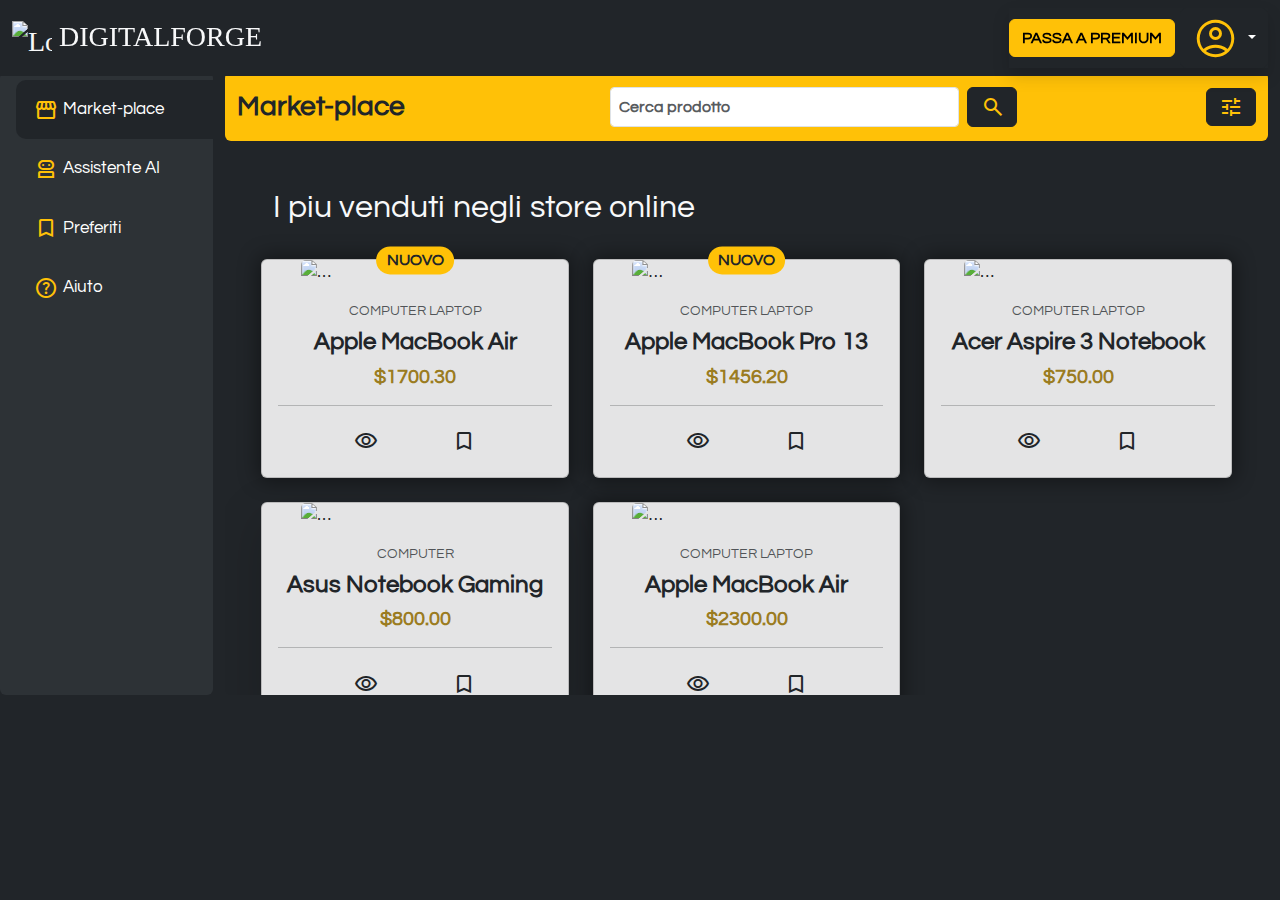
==== commit 14e2eddb: "Upadeted Preferiti bookmark - icon - toast" ====
--- a/home-page.html
+++ b/home-page.html
@@ -11,10 +11,17 @@
   <link rel="stylesheet" href="https://unpkg.com/bs-brain@2.0.3/components/footers/footer-2/assets/css/footer-2.css">
   <link href="https://cdn.jsdelivr.net/npm/bootstrap@5.3.3/dist/css/bootstrap.min.css" rel="stylesheet"
     integrity="sha384-QWTKZyjpPEjISv5WaRU9OFeRpok6YctnYmDr5pNlyT2bRjXh0JMhjY6hW+ALEwIH" crossorigin="anonymous">
+  <link href="https://cdn.jsdelivr.net/npm/bootstrap@5.3.3/dist/css/bootstrap.min.css" rel="stylesheet">
+  <link href="https://getbootstrap.com/docs/5.3/assets/css/docs.css" rel="stylesheet">
   <link rel="stylesheet" href="https://cdnjs.cloudflare.com/ajax/libs/font-awesome/4.7.0/css/font-awesome.min.css">
   <link rel="stylesheet" href="https://cdnjs.cloudflare.com/ajax/libs/font-awesome/6.5.1/css/brands.min.css"
     integrity="sha512-8RxmFOVaKQe/xtg6lbscU9DU0IRhURWEuiI0tXevv+lXbAHfkpamD4VKFQRto9WgfOJDwOZ74c/s9Yesv3VvIQ=="
     crossorigin="anonymous" referrerpolicy="no-referrer" />
+  <link rel="preconnect" href="https://fonts.googleapis.com">
+  <link rel="preconnect" href="https://fonts.gstatic.com" crossorigin>
+  <link href="https://fonts.googleapis.com/css2?family=Questrial&display=swap" rel="stylesheet">
+  <link rel="stylesheet"
+    href="https://fonts.googleapis.com/css2?family=Material+Symbols+Outlined:opsz,wght,FILL,GRAD@20..48,100..700,0..1,-50..200" />
   <link rel="stylesheet" href="style.css">
   <title>DigitalForge</title>
 </head>
@@ -22,106 +29,128 @@
 <body class="bg-dark overflow-hidden">
   <nav class="navbar fixed-top bg-dark">
     <div class="container-fluid">
-      <a class="navbar-brand text-light fs-3 fw-bold font-monospace" href="#">
+      <a class="navbar-brand text-light fs-3 babapro-font" href="#">
         <img
           src="https://zammad.com/media/pages/product/features/gitlab-integration/693fc93d4d-1698589015/gitlab_integration.png"
-          alt="Logo" width="40" height="40" class="d-inline-block align-text-top">
+          alt="Logo" width="40" height="40" class="d-inline-block align-text-top"">
         DIGITALFORGE
       </a>
-      <button class="btn btn-trasparent text-light d-xl-none d-md-none" id="s6003" type="button"
-        data-bs-toggle="offcanvas" data-bs-target="#offcanvasRight" aria-controls="offcanvasRight">
-        <img src="menu.png" alt="menu" width="25"></button>
-
-      <div class="offcanvas offcanvas-end bg-dark" tabindex="-1" id="offcanvasRight"
-        aria-labelledby="offcanvasRightLabel">
-        <div class="offcanvas-header">
-          <div class="w-auto p-2">
-            <img src="profile-user.png" alt="Market-place" width="40" height="40" class="d-inline-block">
+      <button class=" btn btn-trasparent text-light d-xl-none d-md-none" id="s6003" type="button"
+          data-bs-toggle="offcanvas" data-bs-target="#offcanvasRight" aria-controls="offcanvasRight">
+        <span class="material-symbols-outlined text-warning fs-1 align-middle">
+          menu
+        </span>
+        </button>
+
+        <div class="offcanvas offcanvas-end bg-dark" tabindex="-1" id="offcanvasRight"
+          aria-labelledby="offcanvasRightLabel">
+          <div class="offcanvas-header">
+            <div class="w-auto p-2">
+              <span class="material-symbols-outlined text-warning align-middle" style="font-size: 45px;">
+                account_circle
+              </span>
+            </div>
+            <h5 class="offcanvas-title font-questrial px-15 text-warning" id="offcanvasRightLabel"> Nome Cognome</h5>
+            <button type="button" class="btn-close btn-close-white" data-bs-dismiss="offcanvas"
+              aria-label="close"></button>
           </div>
-          <h5 class="offcanvas-title font-monospace px-15 text-warning" id="offcanvasRightLabel"> Nome Cognome</h5>
-          <button type="button" class="btn-close btn-close-white" data-bs-dismiss="offcanvas"
-            aria-label="close"></button>
+          <div class="offcanvas-body">
+            <a class="navbar-brand font-questrial fs-5 text-light align-middle g-3" data-bs-dismiss="offcanvas"
+              onclick="HandleAndView('li-mk-ID','serialMARKET-PLACE')">
+              <span class="material-symbols-outlined text-warning align-middle">
+                storefront
+              </span>
+              Market-place
+            </a>
+            <br>
+            <br>
+            <a class="navbar-brand font-questrial fs-5 text-light align-middle g-3" data-bs-dismiss="offcanvas"
+              onclick="HandleAndView('li-ai-ID','serialAiContainer')">
+              <span class="material-symbols-outlined text-warning align-middle">
+                robot_2
+              </span>
+              Assistente AI
+            </a>
+            <br>
+            <br>
+            <a class="navbar-brand font-questrial fs-5 text-light align-middle g-3" data-bs-dismiss="offcanvas"
+              onclick="HandleAndView('li-pre-ID','serialPreferitiContainer')">
+              <span class="material-symbols-outlined text-warning align-middle">
+                bookmark
+              </span>
+              Preferiti
+            </a>
+            <br>
+            <br>
+            <a class="navbar-brand font-questrial fs-5 text-light align-middle g-3" href="#">
+              <span class="material-symbols-outlined text-warning align-middle">
+                help
+              </span>
+              Aiuto
+            </a>
+            <br>
+            <hr class=text-bg-light">
+            <br>
+            <a class="navbar-brand font-questrial fs-5 text-light align-middle g-3" href="#">
+              <span class="material-symbols-outlined text-warning align-middle">
+                visibility
+              </span>
+              Visualizza profilo
+            </a>
+            <br>
+            <br>
+            <a class="navbar-brand font-questrial fs-5 text-light align-middle" href="#">
+              <span class="material-symbols-outlined text-warning align-middle">
+                contract_edit
+              </span>
+              Modifica profilo
+            </a>
+            <br>
+            <br>
+            <a class="navbar-brand font-questrial fs-5 text-light align-middle g-3" href="index.html">
+              <span class="material-symbols-outlined text-warning align-middle">
+                logout
+              </span>
+              Esci
+            </a>
+
+          </div>
         </div>
-        <div class="offcanvas-body">
-          <hr class="hr-menu">
-          <a class="navbar-brand font-monospace fs-5 text-light" href="#">
-            <img src="market-icon.png" alt="Market-place" width="25" height="25"
-              class="d-inline-block align-text-center">
-            Market-place
-          </a>
-          <br>
-          <br>
-          <a class="navbar-brand font-monospace fs-5 text-light" href="#">
-            <img src="ai-icon.png" alt="Market-place" width="25" height="25" class="d-inline-block align-text-center">
-            Configura con AI
-          </a>
-          <br>
-          <br>
-          <a class="navbar-brand font-monospace fs-5 text-light" href="#">
-            <img src="preferito-icon.png" alt="Market-place" width="25" height="25"
-              class="d-inline-block align-text-center">
-            Preferiti
-          </a>
-          <br>
-          <br>
-          <a class="navbar-brand font-monospace fs-5 text-light" href="#">
-            <img src="help-icon.png" alt="Market-place" width="25" height="25" class="d-inline-block align-text-center">
-            Aiuto
-          </a>
-          <br>
-          <br>
-          <hr class="hr-menu">
-          <a class="navbar-brand font-monospace fs-5 text-light" href="#">
-            <img src="view.png" alt="vizualizza profilo" width="25" height="25"
-              class="d-inline-block align-text-center">
-            Visualizza profilo
-          </a>
-          <br>
-          <br>
-          <a class="navbar-brand font-monospace fs-5 text-light" href="#">
-            <img src="edit.png" alt="modifica profilo" width="25" height="25" class="d-inline-block align-text-center">
-            Modifica profilo
-          </a>
-          <br>
-          <br>
-          <a class="navbar-brand font-monospace fs-5 text-light" href="#">
-            <img src="log-out.png" alt="modifica profilo" width="25" height="25"
-              class="d-inline-block align-text-center">
-            Log-out
-          </a>
-
+        <div class="d-grid gap-2 d-md-block d-none shadow">
+          <button class="btn btn-warning fw-bold font-questrial" type="button"
+            onclick="ChangePage('swap-premium.html')">
+            PASSA A PREMIUM
+          </button>
+          <div class="btn-group">
+            <button class="btn btn-dark dropdown-toggle" type="button" data-bs-toggle="dropdown"
+              data-bs-display="static" aria-expanded="false">
+              <span class="material-symbols-outlined text-warning align-middle" style="font-size: 45px;">
+                account_circle
+              </span>
+            </button>
+            <ul class="dropdown-menu dropdown-menu-lg-end bg-dark">
+              <li>
+                <h4 class="dropdown-header text-warning fs-5 font-questrial">Nome Cognome</h4>
+              </li>
+              <hr class="hr-menu">
+              <li><a class="dropdown-item text-light font-questrial p-2" href="#">
+                  <span class="material-symbols-outlined text-warning align-middle">
+                    visibility
+                  </span>
+                  Visualizza profilo</a></li>
+              <li><a class="dropdown-item text-light font-questrial p-2" href="#">
+                  <span class="material-symbols-outlined text-warning align-middle">
+                    contract_edit
+                  </span>
+                  Modifica profilo</a></li>
+              <li><a class="dropdown-item text-light font-questrial p-2" href="index.html">
+                  <span class="material-symbols-outlined text-warning align-middle">
+                    logout
+                  </span>
+                  Esci</a></li>
+            </ul>
+          </div>
         </div>
-      </div>
-      <div class="d-grid gap-2 d-md-block d-none">
-        <button class="btn btn-warning font-monospace fw-bold" type="button">
-          PASSA A PREMIUM
-        </button>
-        <div class="btn-group">
-          <button class="btn btn-dark dropdown-toggle" type="button" data-bs-toggle="dropdown" data-bs-display="static"
-            aria-expanded="false">
-            <img src="profile-user.png" alt="Market-place" width="40" height="40"
-              class="d-inline-block align-text-center">
-          </button>
-          <ul class="dropdown-menu dropdown-menu-lg-end bg-dark">
-            <li>
-              <h4 class="dropdown-header text-warning fs-5 font-monospace">Nome Cognome</h4>
-            </li>
-            <hr class="hr-menu">
-            <li><a class="dropdown-item text-light font-monospace" href="#">
-                <img src="view.png" alt="modifica profilo" width="21" height="21"
-                  class="d-inline-block align-text-center">
-                Visualizza profilo</a></li>
-            <li><a class="dropdown-item text-light font-monospace" href="#">
-                <img src="edit.png" alt="modifica profilo" width="20" height="20"
-                  class="d-inline-block align-text-center">
-                Modifica profilo</a></li>
-            <li><a class="dropdown-item text-light font-monospace " href="#">
-                <img src="log-out.png" alt="modifica profilo" width="20" height="20"
-                  class="d-inline-block align-text-center">
-                Log-out</a></li>
-          </ul>
-        </div>
-      </div>
 
     </div>
   </nav>
@@ -134,112 +163,233 @@
           style="height: auto !important;">
           <ul class="nav nav-pills flex-column mb-sm-auto mb-0 align-items-center align-items-sm-start w-100" id="menu"
             style="width: 110% !important;">
-            <li class="nav-item w-100 p-3" id="li-mk-ID" onclick="HandleAndView('mkplaceID','li-mk-ID')">
-              <a class="navbar-brand font-monospace">
-                <img src="market-icon.png" alt="Market-place" width="25" height="25"
-                  class="d-inline-block align-text-center">
+            <li class="nav-item w-100 p-3" id="li-mk-ID" onclick="HandleAndView('li-mk-ID','serialMARKET-PLACE')">
+              <a class="navbar-brand font-questrial">
+                <span class="material-symbols-outlined text-warning align-middle">
+                  storefront
+                </span>
                 Market-place
               </a>
             </li>
-            <hr class="hr-menu">
-            <li class="nav-item w-100 p-3" id="li-ai-ID" onclick="HandleAndView('mkplaceID','li-ai-ID')">
-              <a class="navbar-brand font-monospace">
-                <img src="ai-icon.png" alt="Market-place" width="25" height="25"
-                  class="d-inline-block align-text-center">
-                AI
+            <li class="nav-item w-100 p-3" id="li-ai-ID" onclick="HandleAndView('li-ai-ID','serialAiContainer')">
+              <a class="navbar-brand font-questrial">
+                <span class="material-symbols-outlined text-warning align-middle">
+                  robot_2
+                </span>
+                Assistente AI
               </a>
             </li>
-            <hr class="hr-menu">
-            <li class="nav-item w-100 p-3" id="li-pre-ID" onclick="HandleAndView('mkplaceID','li-pre-ID')">
-              <a class="navbar-brand font-monospace">
-                <img src="preferito-icon.png" alt="Market-place" width="25" height="25"
-                  class="d-inline-block align-text-center">
+
+            <li class="nav-item w-100 p-3" id="li-pre-ID"
+              onclick="HandleAndView('li-pre-ID','serialPreferitiContainer')">
+              <a class="navbar-brand font-questrial">
+                <span class="material-symbols-outlined text-warning align-middle">
+                  bookmark
+                </span>
                 Preferiti
-              </a>
             </li>
-            <hr class="hr-menu">
-            <li class="nav-item w-100 p-3" id="li-aiuto-ID" onclick="HandleAndView('mkplaceID','li-aiuto-ID')">
-              <a class="navbar-brand font-monospace">
-                <img src="help-icon.png" alt="Market-place" width="25" height="25"
-                  class="d-inline-block align-text-center">
+            <li class="nav-item w-100 p-3" id="li-aiuto-ID" onclick="HandleAndView('li-aiuto-ID')">
+              <a class="navbar-brand font-questrial">
+                <span class="material-symbols-outlined text-warning align-middle">
+                  help
+                </span>
                 Aiuto
               </a>
             </li>
-            <hr class="hr-menu">
         </div>
       </div>
       <div class="col bg-dark" id="serialMARKET-PLACE">
         <nav class="navbar border-top bg-warning border-warning rounded">
           <div class="container-fluid">
-            <a class="navbar-brand font-monospace fs-3 text-dark d-none d-sm-block fw-bold ">Market-place</a>
+            <a class="navbar-brand font-questrial fs-3 text-dark d-none d-sm-block fw-bold ">Market-place</a>
             <form class="d-flex" role="search" style="width: auto; min-width: 40% !important;">
-              <input class="form-control form-control-sm me-2 fw-bold fs-6 w-100 outline-none font-monospace"
-                type="search" placeholder="Cerca prodotto" aria-label="Search">
-              <button class="btn btn-dark font-monospace" type="submit">
-                <img src="search-icon.png" alt="Market-place" width="20" height="20"
-                  class="d-inline-block align-text-center">
+              <input class="form-control form-control-sm me-2 fw-bold fs-6 w-100 outline-none font-questrial"
+                type="search" placeholder="Cerca prodotto" aria-label="Search" name="ricerca_user">
+              <button class="btn btn-dark font-questrial" type="submit">
+                <span class="material-symbols-outlined text-warning align-middle">
+                  search
+                </span>
               </button>
             </form>
             <button class="btn btn-dark text-light d-flex justify-content-center" id="s6003" type="button"
               data-bs-toggle="offcanvas" data-bs-target="#adjusterSerial" aria-controls="offcanvasRight">
-              <img src="icons8-preferences-60.png" alt="menu" width="25" height="25"></button>
-
-            <div class="offcanvas offcanvas-start bg-dark" tabindex="-1" id="adjusterSerial"
+              <span class="material-symbols-outlined text-warning align-middle">
+                tune
+              </span>
+            </button>
+
+            <div class="offcanvas offcanvas-start bg-dark p-1" tabindex="-1" id="adjusterSerial"
               aria-labelledby="offcanvasRightLabel">
               <div class="offcanvas-header">
                 <div class="w-auto p-2">
-                  <img src="adjuster-new.png" alt="Market-place" width="40" height="40" class="d-inline-block">
-                </div>
-
-                <h5 class="offcanvas-title font-monospace px-15 text-warning" id="offcanvasRightLabel">Filtra ricerca
+                  <span class="material-symbols-outlined text-warning align-middle">
+                    tune
+                  </span>
+                </div>
+                <h5 class="offcanvas-title font-questrial text-warning fs-4" id="offcanvasRightLabel">Filtri ricerca
                 </h5>
                 <button type="button" class="btn-close btn-close-white" data-bs-dismiss="offcanvas"
                   aria-label="close"></button>
               </div>
-              <div class="offcanvas-body">
-
-                <!--PARTE PER IL FILTRAGGIO DEI PRODOTTI-->
-
+              <div class="offcanvas-body" id="style-1">
+                <div class="container p-4 g-4 font-questrial">
+                  <label for="" class="form-label text-light font-questrial fs-4 fw-bold">Categoria</label>
+                  <select title="select-title" class="form-select form-select-lg border-dark" name="categoria-pc"
+                    id="selectCategoriaComputer" onchange="CheckCategoriaComputer()">
+                    <option selected>qualsiasi categoria</option>
+                    <option value="laptop">PC Notebook</option>
+                    <option value="desktop">PC Desktop</option>
+                    <option value="desktop">PC All-in-one</option>
+                    <option value="hardware">Componenti hardware</option>
+                  </select>
+                </div>
+                <hr class="hr-menu">
+                <div class="mb-3 container p-4 g-4 font-questrial">
+                  <label for="" class="form-label text-light font-questrial fs-4 fw-bold">Tipologia</label>
+                  <select title="select-title" class="form-select form-select-lg border-dark" name="tipologia-pc"
+                    id="selectTipologiaComputer">
+                    <option selected>qualsiasi tipologia</option>
+                    <option value="Gaming">Gaming</option>
+                    <option value="Lavoro">Lavoro</option>
+                  </select>
+                </div>
+                <hr class="hr-menu">
+                <div class="mb-3 container p-4 g-4 font-questrial">
+                  <label for="" class="form-label text-light font-questrial fs-4 fw-bold">Produttore</label>
+                  <select title="select-title" class="form-select form-select-lg border-dark" name="produttore">
+                    <option selected>qualsiasi produttore</option>
+                    <option value="">ASUS</option>
+                    <option value="">ACER</option>
+                    <option value="">AMD</option>
+                    <option value="">APPLE</option>
+                    <option value="DELL">DELL</option>
+                    <option value="HP">HP</option>
+                    <option value="LENOVO">LENOVO</option>
+                    <option value="MICROSOFT">MICROSOFT</option>
+                    <option value="NVIDIA">NVIDIA</option>
+                    <option value="INTEL">INTEL</option>
+                    <option value="MSI">MSI</option>
+                    <option value="GIGABYTE">GIGABYTE</option>
+                    <option value="ASROCK">ASROCK</option>
+                    <option value="SAMSUNG">SAMSUNG</option>
+                    <option value="LG">LG</option>
+                    <option value="SONY">SONY</option>
+                    <option value="TOSHIBA">TOSHIBA</option>
+                    <option value="FUJITSU">FUJITSU</option>
+                    <option value="BENQ">BENQ</option>
+                    <option value="RAZER">RAZER</option>
+                    <option value="CORSAIR">CORSAIR</option>
+                    <option value="LOGITECH">LOGITECH</option>
+                    <option value="STEELSERIES">STEELSERIES</option>
+                    <option value="RAIDMAX">RAIDMAX</option>
+                  </select>
+                </div>
+                <hr class="hr-menu">
+                <div class="mb-3 container p-4 g-4 font-questrial">
+                  <label for="" class="form-label text-light font-questrial fs-4 fw-bold">Prezzo (€)</label>
+                  <select title="select-title" class="form-select form-select-lg border-dark" name="prezzo-min-pc">
+                    <option selected>Da qualsiasi prezzo</option>
+                    <option value="50">da 50</option>
+                    <option value="100">da 100</option>
+                    <option value="150">da 150</option>
+                    <option value="200">da 200</option>
+                    <option value="250">da 250</option>
+                    <option value="500">da 500</option>
+                    <option value="550">da 550</option>
+                    <option value="700">da 700</option>
+                    <option value="800">da 800</option>
+                    <option value="900">da 900</option>
+                    <option value="950">da 950</option>
+                    <option value="1000">da 1000</option>
+                    <option value="1000">da 1200</option>
+                    <option value="1000">da 1250</option>
+                    <option value="1000">da 1500</option>
+                    <option value="1000">da 2000</option>
+                    <option value="1000">da 3000</option>
+                  </select>
+                  <br>
+                  <select title="select-title" class="form-select form-select-lg border-dark" name="prezzo-max-pc">
+                    <option selected>A qualsiasi prezzo</option>
+                    <option value="50">a 50</option>
+                    <option value="100">a 100</option>
+                    <option value="150">a 150</option>
+                    <option value="200">a 200</option>
+                    <option value="250">a 250</option>
+                    <option value="500">a 500</option>
+                    <option value="550">a 550</option>
+                    <option value="700">a 700</option>
+                    <option value="800">a 800</option>
+                    <option value="900">a 900</option>
+                    <option value="950">a 950</option>
+                    <option value="1000">a 1000</option>
+                    <option value="1000">a 1200</option>
+                    <option value="1000">a 1250</option>
+                    <option value="1000">a 1500</option>
+                    <option value="1000">a 2000</option>
+                    <option value="1000">a 3000</option>
+                  </select>
+                </div>
+                <hr class="hr-menu">
+                <br>
+                <div class="modal-footer d-flex justify-content-center w-50 mx-auto">
+                  <button type="button" class="btn btn-warning font-questrial fw-bold w-75">
+                    <span class="material-symbols-outlined align-middle">
+                      filter_alt
+                    </span>
+                    APPLICA</button>
+                </div>
               </div>
             </div>
           </div>
         </nav>
-        <div class="container-fluid overflow-y-auto bg-dark rounded p-4 mt-4" style="height: 700px;" id="style-1">
+        <div class="container-fluid overflow-y-auto bg-dark rounded p-4 mt-4" id="style-1">
           <div class="container-fluid vstack">
             <div class="container-fluid">
-              <h1 class="text-light fs-2 font-monospace">I piu venduti negli store online</h1>
+              <h1 class="text-light fs-2 font-questrial">I piu venduti negli store online</h1>
               <br>
             </div>
             <div class="row row-cols-1 row-cols-md-3 row-cols-sm-1 g-4 d-flex" id="marketPlaceSerial">
               <div class="col">
                 <div class="card">
                   <span
-                    class="position-absolute top-0 font-monospace fw-bold fs-6 start-50 translate-middle badge text-dark rounded-pill bg-warning">
+                    class="position-absolute top-0 font-questrial fw-bold fs-6 start-50 translate-middle badge text-dark rounded-pill bg-warning">
                     NUOVO
                   </span>
                   <img src="https://themewagon.github.io/electro/img/product03.png" class="card-img-top w-75 mx-auto"
                     alt="...">
                   <div class="card-body">
-                    <h6 class="text-center"><small class="text-body-secondary font-monospace">COMPUTER LAPTOP</small>
+                    <h6 class="text-center"><small class="text-body-secondary font-questrial">COMPUTER LAPTOP</small>
                     </h6>
-                    <h5 class="card-title fw-bold fs-4 text-center font-monospace">Apple MacBook Air</h5>
-                    <h6 class="font-monospace fw-bold text-warning-secondary text-center fs-5">$1700.30</h6>
+                    <h5 class="card-title fw-bold fs-4 text-center font-questrial">Apple MacBook Air</h5>
+                    <h6 class="font-questrial fw-bold text-warning-secondary text-center fs-5">$1700.30</h6>
                     <hr>
                     <div class="container-fluid d-flex justify-content-center gap-5">
                       <button type="button" class="btn btn-hover-dark-secondary" data-bs-toggle="modal"
                         data-bs-target="#modale-prodotto-1" style="border-radius: 100%;">
-                        <img src="view-mk.png" alt="visualizza prodotto" width="20" height="20">
+                        <span class="material-symbols-outlined align-middle">
+                          visibility
+                        </span>
                       </button>
-                      <button type="button" class="btn btn-hover-dark-secondary">
-                        <img src="preferito-mk.png" alt="aggiungi tra i preferiti" width="20" height="20">
+
+                      <button type="button" class="btn btn-hover-dark-secondary bookmark-btn">
+                        <span class="material-symbols-outlined align-middle">bookmark</span>
                       </button>
+                      <div class="toast-container position-fixed bottom-0 end-0 p-3 font-questrial">
+                        <div class="row">
+                          <div class="col-auto">
+                            <div class="toast toast-aggiunto p-1" role="alert" aria-live="assertive" aria-atomic="true">
+                              
+                            </div>
+                          </div>
+                        </div>
+                      </div>
                       <!-- Modal -->
                       <div class="modal fade" id="modale-prodotto-1" data-bs-backdrop="static" data-bs-keyboard="false"
                         tabindex="-1" aria-labelledby="staticBackdropLabel" aria-hidden="true">
                         <div class="modal-dialog modal-dialog-scrollable modal-dialog-centered">
                           <div class="modal-content">
                             <div class="modal-header">
-                              <h1 class="modal-title fs-5 font-monospace fw-bold" id="staticBackdropLabel">Apple MacBook
+                              <h1 class="modal-title fs-5 font-questrial fw-bold" id="staticBackdropLabel">Apple MacBook
                                 Air <span class="badge text-bg-warning text-dark">NUOVO</span></h1>
 
                               <button type="button" class="btn-close" data-bs-dismiss="modal"
@@ -281,16 +431,16 @@
                                 </button>
                               </div>
                               <div class="card-body">
-                                <h6 class="text-center"><small class="text-body-secondary font-monospace">COMPUTER
+                                <h6 class="text-center"><small class="text-body-secondary font-questrial">COMPUTER
                                     LAPTOP</small>
                                 </h6>
-                                <h5 class="card-title fw-bold fs-4 text-center font-monospace">Apple MacBook Air</h5>
-                                <h6 class="font-monospace fw-bold text-warning-secondary text-center fs-5">$1700.30</h6>
+                                <h5 class="card-title fw-bold fs-4 text-center font-questrial">Apple MacBook Air</h5>
+                                <h6 class="font-questrial fw-bold text-warning-secondary text-center fs-5">$1700.30</h6>
 
                                 <hr>
-                                <p class="fw-bold fs-5 font-monospace text-center">Descrizione</p>
-
-                                <ul class="list-group font-monospace shadow">
+                                <p class="fw-bold fs-5 font-questrial text-center">Descrizione</p>
+
+                                <ul class="list-group font-questrial shadow">
                                   <li class="list-group-item">Chip Apple M3 con CPU 8‑core</li>
                                   <li class="list-group-item">GPU 8‑core e Neural Engine 16‑core</li>
                                   <li class="list-group-item">8GB di memoria unificata</li>
@@ -303,7 +453,7 @@
 
                               </div>
                               <nav class="navbar">
-                                <div class="container-fluid d-flex w-75 p-1">
+                                <div class="container-fluid d-flex w-100 p-1">
                                   <a class="navbar-brand img-logo-source p-2 rounded" href="https://www.apple.com/it/">
                                     <img
                                       src="https://w7.pngwing.com/pngs/121/286/png-transparent-apple-logo-computer-icons-apple-logo-company-heart-logo-thumbnail.png"
@@ -311,24 +461,24 @@
                                       class="d-inline-block align-text-center rounded mb-1">
                                     Apple
                                   </a>
-                                  <button type="button" class="btn img-logo-source font-monospace">
+                                  <button type="button" class="btn img-logo-source font-questrial">
                                     <i class="fa fa-link" aria-hidden="true"></i>
                                     Più dettagli
                                   </button>
-
                                 </div>
                               </nav>
-                            
+
 
                             </div>
-                            <div class="modal-footer w-50 mx-auto border-warning">
-                              <button type="button" class="btn btn-warning font-monospace fw-bold">
+                            <div class="modal-footer w-100">
+                              <button type="button" class="btn btn-warning font-questrial fw-bold">
                                 <i class="fa fa-shopping-bag" aria-hidden="true"></i>
-                                COMPRA ORA</button>
+                                COMPRA</button>
                               <button type="button" class="btn btn-hover-dark-secondary">
-                                <img src="preferito-mk.png" alt="aggiungi tra i preferiti" width="20" height="20">
+                                <span class="material-symbols-outlined align-middle">
+                                  bookmark
+                                </span>
                               </button>
-
                             </div>
                           </div>
                         </div>
@@ -340,23 +490,27 @@
               <div class="col">
                 <div class="card">
                   <span
-                    class="position-absolute top-0 font-monospace fw-bold fs-6 start-50 translate-middle badge text-dark rounded-pill bg-warning">
+                    class="position-absolute top-0 font-questrial fw-bold fs-6 start-50 translate-middle badge text-dark rounded-pill bg-warning">
                     NUOVO
                   </span>
                   <img src="https://themewagon.github.io/electro/img/product01.png" class="card-img-top w-75 mx-auto"
                     alt="...">
                   <div class="card-body">
-                    <h6 class="text-center"><small class="text-body-secondary font-monospace">COMPUTER LAPTOP</small>
+                    <h6 class="text-center"><small class="text-body-secondary font-questrial">COMPUTER LAPTOP</small>
                     </h6>
-                    <h5 class="card-title fw-bold fs-4 text-center font-monospace">Apple MacBook Pro 13</h5>
-                    <h6 class="font-monospace fw-bold text-warning-secondary text-center fs-5">$1456.20</h6>
+                    <h5 class="card-title fw-bold fs-4 text-center font-questrial">Apple MacBook Pro 13</h5>
+                    <h6 class="font-questrial fw-bold text-warning-secondary text-center fs-5">$1456.20</h6>
                     <hr>
                     <div class="container-fluid d-flex justify-content-center gap-5">
                       <button type="button" class="btn btn-hover-dark-secondary" style="border-radius: 100%;">
-                        <img src="view-mk.png" alt="visualizza prodotto" width="20" height="20">
+                        <span class="material-symbols-outlined align-middle">
+                          visibility
+                        </span>
                       </button>
-                      <button type="button" class="btn btn-hover-dark-secondary">
-                        <img src="preferito-mk.png" alt="aggiungi tra i preferiti" width="20" height="20">
+                      <button type="button" class="btn btn-hover-dark-secondary bookmark-btn">
+                        <span class="material-symbols-outlined align-middle">
+                          bookmark
+                        </span>
                       </button>
                     </div>
                   </div>
@@ -367,17 +521,21 @@
                   <img src="https://themewagon.github.io/electro/img/product06.png" class="card-img-top w-75 mx-auto"
                     alt="...">
                   <div class="card-body">
-                    <h6 class="text-center"><small class="text-body-secondary font-monospace">COMPUTER LAPTOP</small>
+                    <h6 class="text-center"><small class="text-body-secondary font-questrial">COMPUTER LAPTOP</small>
                     </h6>
-                    <h5 class="card-title fw-bold fs-4 text-center font-monospace">Acer Aspire 3 Notebook</h5>
-                    <h6 class="font-monospace fw-bold text-warning-secondary text-center fs-5">$750.00</h6>
+                    <h5 class="card-title fw-bold fs-4 text-center font-questrial">Acer Aspire 3 Notebook</h5>
+                    <h6 class="font-questrial fw-bold text-warning-secondary text-center fs-5">$750.00</h6>
                     <hr>
                     <div class="container-fluid d-flex justify-content-center gap-5">
                       <button type="button" class="btn btn-hover-dark-secondary" style="border-radius: 100%;">
-                        <img src="view-mk.png" alt="visualizza prodotto" width="20" height="20">
+                        <span class="material-symbols-outlined align-middle">
+                          visibility
+                        </span>
                       </button>
                       <button type="button" class="btn btn-hover-dark-secondary">
-                        <img src="preferito-mk.png" alt="aggiungi tra i preferiti" width="20" height="20">
+                        <span class="material-symbols-outlined align-middle">
+                          bookmark
+                        </span>
                       </button>
                     </div>
                   </div>
@@ -388,16 +546,20 @@
                   <img src="https://themewagon.github.io/electro/img/product08.png" class="card-img-top w-75 mx-auto"
                     alt="...">
                   <div class="card-body">
-                    <h6 class="text-center"><small class="text-body-secondary font-monospace">COMPUTER</small></h6>
-                    <h5 class="card-title fw-bold fs-4 text-center font-monospace">Asus Notebook Gaming</h5>
-                    <h6 class="font-monospace fw-bold text-warning-secondary text-center fs-5">$800.00</h6>
+                    <h6 class="text-center"><small class="text-body-secondary font-questrial">COMPUTER</small></h6>
+                    <h5 class="card-title fw-bold fs-4 text-center font-questrial">Asus Notebook Gaming</h5>
+                    <h6 class="font-questrial fw-bold text-warning-secondary text-center fs-5">$800.00</h6>
                     <hr>
                     <div class="container-fluid d-flex justify-content-center gap-5">
                       <button type="button" class="btn btn-hover-dark-secondary" style="border-radius: 100%;">
-                        <img src="view-mk.png" alt="visualizza prodotto" width="20" height="20">
+                        <span class="material-symbols-outlined align-middle">
+                          visibility
+                        </span>
                       </button>
                       <button type="button" class="btn btn-hover-dark-secondary">
-                        <img src="preferito-mk.png" alt="aggiungi tra i preferiti" width="20" height="20">
+                        <span class="material-symbols-outlined align-middle">
+                          bookmark
+                        </span>
                       </button>
                     </div>
                   </div>
@@ -408,17 +570,21 @@
                   <img src="https://themewagon.github.io/electro/img/product01.png" class="card-img-top w-75 mx-auto"
                     alt="...">
                   <div class="card-body">
-                    <h6 class="text-center"><small class="text-body-secondary font-monospace">COMPUTER LAPTOP</small>
+                    <h6 class="text-center"><small class="text-body-secondary font-questrial">COMPUTER LAPTOP</small>
                     </h6>
-                    <h5 class="card-title fw-bold fs-4 text-center font-monospace">Apple MacBook Air</h5>
-                    <h6 class="font-monospace fw-bold text-warning-secondary text-center fs-5">$2300.00</h6>
+                    <h5 class="card-title fw-bold fs-4 text-center font-questrial">Apple MacBook Air</h5>
+                    <h6 class="font-questrial fw-bold text-warning-secondary text-center fs-5">$2300.00</h6>
                     <hr>
                     <div class="container-fluid d-flex justify-content-center gap-5">
                       <button type="button" class="btn btn-hover-dark-secondary" style="border-radius: 100%;">
-                        <img src="view-mk.png" alt="visualizza prodotto" width="20" height="20">
+                        <span class="material-symbols-outlined align-middle">
+                          visibility
+                        </span>
                       </button>
                       <button type="button" class="btn btn-hover-dark-secondary">
-                        <img src="preferito-mk.png" alt="aggiungi tra i preferiti" width="20" height="20">
+                        <span class="material-symbols-outlined align-middle">
+                          bookmark
+                        </span>
                       </button>
                     </div>
                   </div>
@@ -429,7 +595,7 @@
           <br><br>
           <footer class="footer float-bottom border-top border-secondary">
             <!-- Widgets - Bootstrap Brain Component -->
-            <section class="bg-dark py-4 py-md-5 py-xl-8 text-light border-bottom border-secondary font-monospace">
+            <section class="bg-dark py-4 py-md-5 py-xl-8 text-light border-bottom border-secondary font-questrial">
               <div class="container overflow-hidden">
                 <div class="row gy-4 gy-lg-0 justify-content-xl-between">
                   <div class="col-12 col-md-4 col-lg-3 col-xl-2">
@@ -441,10 +607,11 @@
                       </a>
                     </div>
                   </div>
-                  <div class="col-12 col-md-4 col-lg-3 col-xl-2">
+                  <div class="col-12 col-md-4 col-lg-3 col-xl-3">
                     <div class="widget">
                       <h4 class="widget-title mb-4 fw-bold">Contattaci</h4>
-                      <address class="mb-4">Via Grottaferrata 23,Roma,Italia</address>
+                      <address class="mb-4" href="https://maps.app.goo.gl/rLgtUrixqP7FiUJU7">Via Grottaferrata
+                        23,Roma,Italia</address>
                       <p class="mb-1">
                         <a class="link-secondary text-decoration-none" href="#!">(+32) 351-890-2314</a>
                       </p>
@@ -507,7 +674,7 @@
                 </div>
               </div>
             </section>
-            <div class="bg-dark py-4 py-md-5 py-xl-8 text-light font-monospace">
+            <div class="bg-dark py-4 py-md-5 py-xl-8 text-light font-questrial">
               <div class="container overflow-hidden">
                 <div class="row gy-4 gy-md-0">
                   <div class="col-xs-12 col-md-7 order-1 order-md-0">
@@ -516,7 +683,7 @@
                     </div>
                     <div class="credits text-secondary text-center text-md-start mt-2 fs-7">
                       Built by <a href="#" class="link-secondary text-decoration-none">BootstrapBrain</a> with <span
-                        class="text-primary">&#9829</span>
+                        class="text-warning">&#9829</span>
                     </div>
                   </div>
 
@@ -567,11 +734,770 @@
           <br>
         </div>
       </div>
-    </div>
-  </div>
+      <div class="col bg-dark" id="serialAiContainer">
+        <nav class="navbar border-top bg-warning border-warning rounded">
+          <div class="container-fluid">
+            <a class="navbar-brand font-questrial fs-3 text-dark fw-bold">Assistente <em>AI</em>
+              <span class="sparkle fs-5 align-top">&#10024;</span>
+            </a>
+            <button type="button" class="btn btn-dark font-questrial text-warning fw-bold d-flex gap-1"
+              data-bs-toggle="modal" data-bs-target="#modalModuloAI">
+              <span class="material-symbols-outlined align-middle">
+                robot_2
+              </span>
+              INZIA
+            </button>
+          </div>
+
+        </nav>
+        <div class="container-fluid overflow-y-auto bg-dark rounded p-4 mt-4" id="style-1">
+          <div class="container-fluid vstack" id="tutorialInizio">
+            <div class="container-fluid">
+              <h1 class="text-light fs-1 font-questrial fw-bold">Benvenuto alla nostra piattaforma di assistenza per
+                computer!</h1>
+              <p class="text-light fs-3 font-questrial">Il nostro sistema di assistenza alimentato dall'intelligenza
+                artificiale ti guiderà attraverso
+                il processo di selezione, aiutandoti a trovare il computer ideale in base alle tue preferenze e alle tue
+                esigenze specifiche.</p>
+              <br><br>
+              <div class="card mb-3 font-questrial bg-dark text-light mx-auto w-auto" style="max-width: 850px;">
+                <div class="row g-0">
+                  <div class="col">
+                    <div class="card-body">
+                      <h5 class="card-title fs-2 fw-bold">
+                        <span class="material-symbols-outlined align-middle text-warning fs-1">
+                          keyboard_alt
+                        </span>
+                        Inserisci le tue preferenze
+                      </h5>
+                      <p class="card-text fs-5 p-2">Compila il breve modulo qui sotto inserendo informazioni cruciali
+                        come
+                        la
+                        marca desiderata, le specifiche tecniche, il budget e la tipologia di computer che stai
+                        cercando.</p>
+                      <div class="modal-footer d-flex gap-3">
+
+                        <a class="btn border border-warning font-questrial text-warning fw-bold d-flex gap-1"
+                          href="#info-2">
+                          AVANTI
+                          <span class="material-symbols-outlined align-middle">
+                            keyboard_double_arrow_down
+                          </span>
+                        </a>
+                      </div>
+                    </div>
+                  </div>
+                </div>
+              </div>
+              <div id="info-2"></div>
+              <br><br><br><br><br><br><br>
+              <div class="card mb-3 font-questrial bg-dark text-light mx-auto w-auto" style="max-width: 850px;">
+                <div class="row g-0">
+                  <div class="col">
+                    <div class="card-body">
+                      <h5 class="card-title fs-2 fw-bold">
+                        <span class="material-symbols-outlined align-middle text-warning fs-1">
+                          bolt
+                        </span>
+                        Ricevi assistenza personalizzata
+                      </h5>
+                      <p class="card-text fs-5 p-2">Una volta inviato il modulo, il nostro sistema elaborerà le tue
+                        informazioni e ti fornirà suggerimenti mirati per il computer perfetto per te.</p>
+                      <div class="modal-footer d-flex gap-3">
+                        <button type="button" class="btn btn-warning font-questrial fw-bold d-flex gap-1"
+                          data-bs-toggle="modal" data-bs-target="#modalModuloAI">
+                          <span class="material-symbols-outlined align-middle">
+                            robot_2
+                          </span>
+                          INZIA
+                        </button>
+                        <a class="btn border border-warning font-questrial text-warning fw-bold d-flex gap-1"
+                          href="#info-3">
+                          AVANTI
+                          <span class="material-symbols-outlined align-middle">
+                            keyboard_double_arrow_down
+                          </span>
+                        </a>
+                      </div>
+                    </div>
+                  </div>
+                </div>
+              </div>
+              <div id="info-3"></div>
+              <br><br><br><br><br><br><br>
+              <div class="card mb-3 font-questrial bg-dark text-light mx-auto w-auto" style="max-width: 850px;">
+                <div class="row g-0">
+                  <div class="col">
+                    <div class="card-body">
+                      <h5 class="card-title fs-2 fw-bold">
+                        <span class="material-symbols-outlined align-middle text-warning fs-1">
+                          receipt_long
+                        </span>
+                        Esplora le opzioni consigliate
+                      </h5>
+                      <p class="card-text fs-5 p-2">Dopo aver ricevuto le raccomandazioni, avrai la possibilità di
+                        esplorare le opzioni consigliate e confrontare le caratteristiche dei vari modelli.</p>
+                      <div class="modal-footer d-flex gap-3">
+                        <button type="button" class="btn btn-warning font-questrial fw-bold d-flex gap-1"
+                          data-bs-toggle="modal" data-bs-target="#modalModuloAI">
+                          <span class="material-symbols-outlined align-middle">
+                            robot_2
+                          </span>
+                          INZIA
+                        </button>
+                        <a class="btn border border-warning font-questrial text-warning fw-bold d-flex gap-1"
+                          href="#info-4">
+                          AVANTI
+                          <span class="material-symbols-outlined align-middle">
+                            keyboard_double_arrow_down
+                          </span>
+                        </a>
+                      </div>
+                    </div>
+                  </div>
+                </div>
+              </div>
+              <div id="info-4"></div>
+              <br><br><br><br><br><br><br>
+              <div class="card mb-3 font-questrial bg-dark text-light mx-auto w-auto" style="max-width: 850px;">
+                <div class="row g-0">
+                  <div class="col">
+                    <div class="card-body">
+                      <h5 class="card-title fs-2 fw-bold">
+                        <span class="material-symbols-outlined align-middle text-warning fs-1">
+                          done
+                        </span>
+                        Fai la tua scelta informata
+                      </h5>
+                      <p class="card-text fs-5 p-2">Grazie alle informazioni dettagliate e alle recensioni disponibili,
+                        sarai in grado di prendere una decisione informata e scegliere il computer che meglio si adatta
+                        alle tue esigenze.</p>
+                      <div class="modal-footer d-flex gap-3">
+                        <button type="button" class="btn btn-warning font-questrial fw-bold d-flex gap-1"
+                          data-bs-toggle="modal" data-bs-target="#modalModuloAI">
+                          <span class="material-symbols-outlined align-middle">
+                            robot_2
+                          </span>
+                          INZIA
+                        </button>
+                      </div>
+                    </div>
+                  </div>
+                </div>
+                <div class="modal fade text-dark font-questrial" id="modalModuloAI" data-bs-backdrop="static"
+                  data-bs-keyboard="false" tabindex="-1" aria-labelledby="staticBackdropLabel" aria-hidden="true">
+                  <div class="modal-dialog modal-dialog-scrollable modal-dialog-centered">
+                    <div class="modal-content">
+                      <div class="modal-header">
+                        <h1 class="modal-title fs-4 font-questrial fw-bold text-center" id="staticBackdropLabel">
+                          Richiedi assistenza <em>AI</em><span class="sparkle fs-6 align-top">&#10024;</span>
+                        </h1>
+                        <button type="button" class="btn-close" data-bs-dismiss="modal" aria-label="Close"></button>
+                      </div>
+                      <div class="modal-body">
+                        <div class="card-body text-dark">
+                          <div class="mb-3 container p-3 g-1 font-questrial">
+                            <label for="" class="form-label font-questrial fs-5 fw-bold d-flex gap-1">
+                              <span class="material-symbols-outlined align-middle">
+                                view_cozy
+                              </span>
+                              Categoria</label>
+                            <select class="form-select form-select-lg border-dark" name="categoria-pc"
+                              id="selectCategoriaComputer2" onchange="CheckCategoriaComputer(false)">
+                              <option selected>qualsiasi categoria</option>
+                              <option value="laptop">PC Notebook</option>
+                              <option value="desktop">PC Desktop</option>
+                              <option value="desktop">PC All-in-one</option>
+                              <option value="hardware">Componenti hardware</option>
+                            </select>
+                          </div>
+                          <hr class="hr-menu">
+                          <div class="mb-3 container p-3 g-4 font-questrial">
+                            <label for="" class="form-label font-questrial fs-5 fw-bold d-flex gap-1">
+                              <span class="material-symbols-outlined align-middle">
+                                sports_esports
+                              </span>
+                              Tipologia di utilizzo</label>
+                            <select class="form-select form-select-lg border-dark" name="tipologia-pc"
+                              id="selectTipologiaComputer2">
+                              <option selected>qualsiasi tipologia</option>
+                              <option value="gaming">Gaming</option>
+                              <option value="lavoro">Lavoro</option>
+                              <option value="multimedia">Multimedia</option>
+                              <option value="studio">Studio e creatività</option>
+                              <option value="portabilita">Portabilità</option>
+                              <option value="professionale">Utilizzo professionale</option>
+                              <option value="studente">Utilizzo per studenti</option>
+                              <option value="sviluppo">Sviluppo software</option>
+                            </select>
+                          </div>
+                          <div class="mb-3 container p-3 g-4 font-questrial">
+                            <label for="" class="form-label font-questrial fs-5 fw-bold d-flex gap-1">
+                              <span class="material-symbols-outlined align-middle">
+                                precision_manufacturing
+                              </span>
+                              Produttore</label>
+                            <select class="form-select form-select-lg border-dark" name="produttore">
+                              <option selected>qualsiasi produttore</option>
+                              <option value="ASUS">ASUS</option>
+                              <option value="ACER">ACER</option>
+                              <option value="AMD">AMD</option>
+                              <option value="APPLE">APPLE</option>
+                              <option value="DELL">DELL</option>
+                              <option value="HP">HP</option>
+                              <option value="LENOVO">LENOVO</option>
+                              <option value="MICROSOFT">MICROSOFT</option>
+                              <option value="NVIDIA">NVIDIA</option>
+                              <option value="INTEL">INTEL</option>
+                              <option value="MSI">MSI</option>
+                              <option value="GIGABYTE">GIGABYTE</option>
+                              <option value="ASROCK">ASROCK</option>
+                              <option value="SAMSUNG">SAMSUNG</option>
+                              <option value="LG">LG</option>
+                              <option value="SONY">SONY</option>
+                              <option value="TOSHIBA">TOSHIBA</option>
+                              <option value="FUJITSU">FUJITSU</option>
+                              <option value="BENQ">BENQ</option>
+                              <option value="RAZER">RAZER</option>
+                              <option value="CORSAIR">CORSAIR</option>
+                              <option value="LOGITECH">LOGITECH</option>
+                              <option value="STEELSERIES">STEELSERIES</option>
+                              <option value="RAIDMAX">RAIDMAX</option>
+                            </select>
+                          </div>
+                          <div class="mb-3 container p-3 g-4 font-questrial">
+                            <label for="" class="form-label font-questrial fs-5 fw-bold d-flex gap-1">
+                              <span class="material-symbols-outlined align-middle">
+                                payments
+                              </span>
+                              Budget (€)</label>
+                            <select class="form-select form-select-lg border-dark" name="budget-min-pc">
+                              <option selected>Da qualsiasi budget</option>
+                              <option value="50">da 50</option>
+                              <option value="100">da 100</option>
+                              <option value="150">da 150</option>
+                              <option value="200">da 200</option>
+                              <option value="250">da 250</option>
+                              <option value="500">da 500</option>
+                              <option value="550">da 550</option>
+                              <option value="700">da 700</option>
+                              <option value="800">da 800</option>
+                              <option value="900">da 900</option>
+                              <option value="950">da 950</option>
+                              <option value="1000">da 1000</option>
+                              <option value="1000">da 1200</option>
+                              <option value="1000">da 1250</option>
+                              <option value="1000">da 1500</option>
+                              <option value="1000">da 2000</option>
+                              <option value="1000">da 3000</option>
+                            </select>
+                            <br>
+                            <select class="form-select form-select-lg border-dark" name="budget-max-pc">
+                              <option selected>A qualsiasi budget</option>
+                              <option value="50">a 50</option>
+                              <option value="100">a 100</option>
+                              <option value="150">a 150</option>
+                              <option value="200">a 200</option>
+                              <option value="250">a 250</option>
+                              <option value="500">a 500</option>
+                              <option value="550">a 550</option>
+                              <option value="700">a 700</option>
+                              <option value="800">a 800</option>
+                              <option value="900">a 900</option>
+                              <option value="950">a 950</option>
+                              <option value="1000">a 1000</option>
+                              <option value="1000">a 1200</option>
+                              <option value="1000">a 1250</option>
+                              <option value="1000">a 1500</option>
+                              <option value="1000">a 2000</option>
+                              <option value="1000">a 3000</option>
+                            </select>
+                          </div>
+                          <div class="mb-3 container p-3 g-4 font-questrial">
+                            <label for="" class="form-label font-questrial fs-5 fw-bold d-flex gap-1">
+                              <span class="material-symbols-outlined align-middle">
+                                memory
+                              </span>
+                              RAM</label>
+                            <select class="form-select form-select-lg border-dark" name="memoria-ram">
+                              <option selected>RAM da qualsiasi GB</option>
+                              <option value="4GB">da 4GB</option>
+                              <option value="8GB">da 8GB</option>
+                              <option value="16GB">da 16GB</option>
+                              <option value="32GB">da 32GB</option>
+                              <option value="64GB">da 64GB</option>
+                              <option value="128GB">da 128GB</option>
+                            </select>
+                          </div>
+                          <div class="mb-3 container p-3 g-4 font-questrial">
+                            <label for="" class="form-label font-questrial fs-5 fw-bold d-flex gap-1">
+                              <span class="material-symbols-outlined align-middle">
+                                storage
+                              </span>
+                              ROM</label>
+                            <select class="form-select form-select-lg border-dark" name="memoria-ram">
+                              <option selected>ROM da qualsiasi GB</option>
+                              <option value="128GB">da 128GB</option>
+                              <option value="256GB">da 256GB</option>
+                              <option value="512GB">da 512GB</option>
+                              <option value="1TB">da 1TB</option>
+                              <option value="2TB">da 2TB</option>
+                              <option value="4TB">da 4TB</option>
+                            </select>
+                          </div>
+                          <div class="mb-3 container p-3 g-4 font-questrial">
+                            <label for="" class="form-label font-questrial fs-5 fw-bold d-flex gap-1">
+                              <span class="material-symbols-outlined align-middle">
+                                other_admission
+                              </span>
+                              Altre specifiche</label>
+                            <input placeholder="Inserisci preferenze o requisiti" title="Inpit title"
+                              name="altre-specifiche" type="text" class="input_field2 form-control font-questrial">
+                          </div>
+                        </div>
+                      </div>
+                      <div class="modal-footer w-100">
+                        <button type="button" class="btn btn-warning font-questrial fw-bold d-flex mx-auto"
+                          data-bs-dismiss="modal" aria-label="Close">
+                          <span class="material-symbols-outlined align-middle text-dark">
+                            bolt
+                          </span>
+                          GO</button>
+                      </div>
+                    </div>
+                  </div>
+                </div>
+              </div>
+              <br>
+            </div>
+          </div>
+          <!-- OUTPUT GPT OPEN AI -->
+          <div class="container-fluid vstack" id="assistenzaAIFunzione">
+            <div class="container-fluid">
+
+            </div>
+          </div>
+        </div>
+      </div>
+      <div class="col bg-dark" id="serialPreferitiContainer">
+        <nav class="navbar border-top bg-warning border-warning rounded">
+          <div class="container-fluid">
+            <a class="navbar-brand font-questrial fs-3 text-dark d-none d-sm-block fw-bold">
+              Preferiti
+            </a>
+            <form class="d-flex mx-auto" role="search" style="width: auto; min-width: 50% !important;">
+              <input class="form-control form-control-sm me-2 fw-bold fs-6 w-100 outline-none font-questrial"
+                type="search" placeholder="Cerca tra i tuoi preferiti" aria-label="Search"
+                name="ricerca_user_preferiti">
+              <button class="btn btn-dark font-questrial" type="submit">
+                <span class="material-symbols-outlined text-warning align-middle">
+                  search
+                </span>
+              </button>
+            </form>
+          </div>
+        </nav>
+        <div class="container-fluid overflow-y-auto bg-dark rounded p-4 mt-4" id="style-1">
+          <div class="container-fluid vstack gap-4" style="max-width: 840px;">
+            <div class="card mb-3" id="preferito1_id_db">
+              <span
+                class="position-absolute top-0 font-questrial fw-bold fs-6 start-50 translate-middle badge text-dark rounded-pill bg-warning">
+                AGGIUNTO 3 GIORNI FA
+              </span>
+              <div class="row g-0">
+                <div class="col-md-4 d-flex justify-content-center">
+                  <img src="https://themewagon.github.io/electro/img/product03.png"
+                    class="img-fluid mx-auto img-preferiti" alt="...">
+                </div>
+                <div class="col-md-8">
+                  <div class="card-body">
+                    <h6 class="text-center"><small class="text-body-secondary font-questrial">COMPUTER LAPTOP</small>
+                    </h6>
+                    <h5 class="card-title fw-bold fs-4 text-center font-questrial">Apple MacBook Air Test 1</h5>
+                    <h6 class="font-questrial fw-bold text-warning-secondary text-center fs-5">$1700.30</h6>
+                    <hr>
+                    <div class="container-fluid d-flex justify-content-center gap-5">
+                      <button type="button" class="btn btn-hover-dark-secondary rounded-5 p-3" data-bs-toggle="modal"
+                        data-bs-target="#modale-prodotto-1-preferiti">
+                        <span class="material-symbols-outlined align-middle">
+                          visibility
+                        </span>
+                      </button>
+                      <button type="button" class="btn btn-hover-dark-secondary rounded-5 p-3"
+                        onclick="CancellaPreferito('preferito1_id_db')">
+                        <span class="material-symbols-outlined align-middle">
+                          cancel
+                        </span>
+                      </button>
+                      <!-- Modal -->
+                      <div class="modal fade" id="modale-prodotto-1-preferiti" data-bs-backdrop="static"
+                        data-bs-keyboard="false" tabindex="-1" aria-labelledby="staticBackdropLabel" aria-hidden="true">
+                        <div class="modal-dialog modal-dialog-scrollable modal-dialog-centered">
+                          <div class="modal-content">
+                            <div class="modal-header">
+                              <h1 class="modal-title fs-5 font-questrial fw-bold" id="staticBackdropLabel">Apple MacBook
+                                Air <span class="badge text-bg-warning text-dark">NUOVO</span></h1>
+                              <button type="button" class="btn-close" data-bs-dismiss="modal"
+                                aria-label="Close"></button>
+                            </div>
+                            <div class="modal-body">
+                              <div id="carouselExampleDark2" class="carousel carousel-dark slide">
+                                <div class="carousel-indicators">
+                                  <button type="button" data-bs-target="#carouselExampleDark2" data-bs-slide-to="0"
+                                    class="active" aria-current="true" aria-label="Slide 1"></button>
+                                  <button type="button" data-bs-target="#carouselExampleDark2" data-bs-slide-to="1"
+                                    aria-label="Slide 2"></button>
+                                  <button type="button" data-bs-target="#carouselExampleDark2" data-bs-slide-to="2"
+                                    aria-label="Slide 3"></button>
+                                </div>
+                                <div class="carousel-inner">
+                                  <div class="carousel-item active" data-bs-interval="1000">
+                                    <img src="https://themewagon.github.io/electro/img/product03.png"
+                                      class="d-block img-carousel" alt="...">
+                                  </div>
+                                  <div class="carousel-item" data-bs-interval="1000">
+                                    <img src="https://themewagon.github.io/electro/img/product03.png"
+                                      class="d-block img-carousel" alt="...">
+
+                                  </div>
+                                  <div class="carousel-item">
+                                    <img src="https://themewagon.github.io/electro/img/product03.png"
+                                      class="d-block img-carousel" alt="...">
+                                  </div>
+                                </div>
+                                <br>
+                                <button class="carousel-control-prev" type="button"
+                                  data-bs-target="#carouselExampleDark2" data-bs-slide="prev">
+                                  <span class="carousel-control-prev-icon" aria-hidden="true"></span>
+                                </button>
+                                <button class="carousel-control-next" type="button"
+                                  data-bs-target="#carouselExampleDark2" data-bs-slide="next">
+                                  <span class="carousel-control-next-icon" aria-hidden="true"></span>
+                                </button>
+                              </div>
+                              <div class="card-body">
+                                <h6 class="text-center"><small class="text-body-secondary font-questrial">COMPUTER
+                                    LAPTOP</small>
+                                </h6>
+                                <h5 class="card-title fw-bold fs-4 text-center font-questrial">Apple MacBook Air</h5>
+                                <h6 class="font-questrial fw-bold text-warning-secondary text-center fs-5">$1700.30</h6>
+
+                                <hr>
+                                <p class="fw-bold fs-5 font-questrial text-center">Descrizione</p>
+
+                                <ul class="list-group font-questrial shadow">
+                                  <li class="list-group-item">Chip Apple M3 con CPU 8‑core</li>
+                                  <li class="list-group-item">GPU 8‑core e Neural Engine 16‑core</li>
+                                  <li class="list-group-item">8GB di memoria unificata</li>
+                                  <li class="list-group-item">Unità SSD da 256GB</li>
+                                  <li class="list-group-item">Display Liquid Retina da 13,6" con True Tone²</li>
+                                  <li class="list-group-item">Videocamera FaceTime HD a 1080p</li>
+                                  <li class="list-group-item">Porta MagSafe 3 per la ricarica</li>
+                                  <li class="list-group-item">Due porte Thunderbolt - USB 4</li>
+                                </ul>
+
+                              </div>
+                              <nav class="navbar">
+                                <div class="container-fluid d-flex w-100 p-1">
+                                  <a class="navbar-brand img-logo-source p-2 rounded" href="https://www.apple.com/it/">
+                                    <img
+                                      src="https://w7.pngwing.com/pngs/121/286/png-transparent-apple-logo-computer-icons-apple-logo-company-heart-logo-thumbnail.png"
+                                      alt="Logo" width="20" height="20"
+                                      class="d-inline-block align-text-center rounded mb-1">
+                                    Apple
+                                  </a>
+                                  <button type="button" class="btn img-logo-source font-questrial">
+                                    <i class="fa fa-link" aria-hidden="true"></i>
+                                    Più dettagli
+                                  </button>
+
+                                </div>
+                              </nav>
+
+
+                            </div>
+                            <div class="modal-footer w-100">
+                              <button type="button" class="btn btn-warning font-questrial fw-bold">
+                                <i class="fa fa-shopping-bag" aria-hidden="true"></i>
+                                COMPRA</button>
+                            </div>
+                          </div>
+                        </div>
+                      </div>
+                    </div>
+                  </div>
+                </div>
+              </div>
+            </div>
+            <div class="card mb-3" id="preferito2_id_db">
+              <span
+                class="position-absolute top-0 font-questrial fw-bold fs-6 start-50 translate-middle badge text-dark rounded-pill bg-warning">
+                AGGIUNTO 2 MESI FA
+              </span>
+              <div class="row g-0">
+                <div class="col-md-4 d-flex justify-content-center">
+                  <img src="https://themewagon.github.io/electro/img/product03.png"
+                    class="img-fluid mx-auto img-preferiti" alt="...">
+                </div>
+                <div class="col-md-8">
+                  <div class="card-body">
+                    <h6 class="text-center"><small class="text-body-secondary font-questrial">COMPUTER LAPTOP</small>
+                    </h6>
+                    <h5 class="card-title fw-bold fs-4 text-center font-questrial">Apple MacBook Air</h5>
+                    <h6 class="font-questrial fw-bold text-warning-secondary text-center fs-5">$1700.30</h6>
+                    <hr>
+                    <div class="container-fluid d-flex justify-content-center gap-5">
+                      <button type="button" class="btn btn-hover-dark-secondary rounded-5 p-3" data-bs-toggle="modal"
+                        data-bs-target="#modale-prodotto-1-preferiti">
+                        <span class="material-symbols-outlined align-middle">
+                          visibility
+                        </span>
+                      </button>
+                      <button type="button" class="btn btn-hover-dark-secondary rounded-5 p-3"
+                        onclick="CancellaPreferito('preferito2_id_db')">
+                        <span class="material-symbols-outlined align-middle">
+                          cancel
+                        </span>
+                      </button>
+                      <!-- Modal -->
+                      <div class="modal fade" id="modale-prodotto-1-preferiti" data-bs-backdrop="static"
+                        data-bs-keyboard="false" tabindex="-1" aria-labelledby="staticBackdropLabel" aria-hidden="true">
+                        <div class="modal-dialog modal-dialog-scrollable modal-dialog-centered">
+                          <div class="modal-content">
+                            <div class="modal-header">
+                              <h1 class="modal-title fs-5 font-questrial fw-bold" id="staticBackdropLabel">Apple MacBook
+                                Air <span class="badge text-bg-warning text-dark">NUOVO</span></h1>
+                              <button type="button" class="btn-close" data-bs-dismiss="modal"
+                                aria-label="Close"></button>
+                            </div>
+                            <div class="modal-body">
+                              <div id="carouselExampleDark2" class="carousel carousel-dark slide">
+                                <div class="carousel-indicators">
+                                  <button type="button" data-bs-target="#carouselExampleDark2" data-bs-slide-to="0"
+                                    class="active" aria-current="true" aria-label="Slide 1"></button>
+                                  <button type="button" data-bs-target="#carouselExampleDark2" data-bs-slide-to="1"
+                                    aria-label="Slide 2"></button>
+                                  <button type="button" data-bs-target="#carouselExampleDark2" data-bs-slide-to="2"
+                                    aria-label="Slide 3"></button>
+                                </div>
+                                <div class="carousel-inner">
+                                  <div class="carousel-item active" data-bs-interval="1000">
+                                    <img src="https://themewagon.github.io/electro/img/product03.png"
+                                      class="d-block img-carousel" alt="...">
+                                  </div>
+                                  <div class="carousel-item" data-bs-interval="1000">
+                                    <img src="https://themewagon.github.io/electro/img/product03.png"
+                                      class="d-block img-carousel" alt="...">
+
+                                  </div>
+                                  <div class="carousel-item">
+                                    <img src="https://themewagon.github.io/electro/img/product03.png"
+                                      class="d-block img-carousel" alt="...">
+                                  </div>
+                                </div>
+                                <br>
+                                <button class="carousel-control-prev" type="button"
+                                  data-bs-target="#carouselExampleDark2" data-bs-slide="prev">
+                                  <span class="carousel-control-prev-icon" aria-hidden="true"></span>
+                                </button>
+                                <button class="carousel-control-next" type="button"
+                                  data-bs-target="#carouselExampleDark2" data-bs-slide="next">
+                                  <span class="carousel-control-next-icon" aria-hidden="true"></span>
+                                </button>
+                              </div>
+                              <div class="card-body">
+                                <h6 class="text-center"><small class="text-body-secondary font-questrial">COMPUTER
+                                    LAPTOP</small>
+                                </h6>
+                                <h5 class="card-title fw-bold fs-4 text-center font-questrial">Apple MacBook Air</h5>
+                                <h6 class="font-questrial fw-bold text-warning-secondary text-center fs-5">$1700.30</h6>
+
+                                <hr>
+                                <p class="fw-bold fs-5 font-questrial text-center">Descrizione</p>
+
+                                <ul class="list-group font-questrial shadow">
+                                  <li class="list-group-item">Chip Apple M3 con CPU 8‑core</li>
+                                  <li class="list-group-item">GPU 8‑core e Neural Engine 16‑core</li>
+                                  <li class="list-group-item">8GB di memoria unificata</li>
+                                  <li class="list-group-item">Unità SSD da 256GB</li>
+                                  <li class="list-group-item">Display Liquid Retina da 13,6" con True Tone²</li>
+                                  <li class="list-group-item">Videocamera FaceTime HD a 1080p</li>
+                                  <li class="list-group-item">Porta MagSafe 3 per la ricarica</li>
+                                  <li class="list-group-item">Due porte Thunderbolt - USB 4</li>
+                                </ul>
+
+                              </div>
+                              <nav class="navbar">
+                                <div class="container-fluid d-flex w-100 p-1">
+                                  <a class="navbar-brand img-logo-source p-2 rounded" href="https://www.apple.com/it/">
+                                    <img
+                                      src="https://w7.pngwing.com/pngs/121/286/png-transparent-apple-logo-computer-icons-apple-logo-company-heart-logo-thumbnail.png"
+                                      alt="Logo" width="20" height="20"
+                                      class="d-inline-block align-text-center rounded mb-1">
+                                    Apple
+                                  </a>
+                                  <button type="button" class="btn img-logo-source font-questrial">
+                                    <i class="fa fa-link" aria-hidden="true"></i>
+                                    Più dettagli
+                                  </button>
+
+                                </div>
+                              </nav>
+
+
+                            </div>
+                            <div class="modal-footer w-100">
+                              <button type="button" class="btn btn-warning font-questrial fw-bold">
+                                <i class="fa fa-shopping-bag" aria-hidden="true"></i>
+                                COMPRA</button>
+                            </div>
+                          </div>
+                        </div>
+                      </div>
+                    </div>
+                  </div>
+                </div>
+              </div>
+            </div>
+            <div class="card mb-3" id="preferito3_id_db">
+              <span
+                class="position-absolute top-0 font-questrial fw-bold fs-6 start-50 translate-middle badge text-dark rounded-pill bg-warning">
+                AGGIUNTO 1 ANNO FA
+              </span>
+              <div class="row g-0">
+                <div class="col-md-4 d-flex justify-content-center">
+                  <img src="https://themewagon.github.io/electro/img/product03.png"
+                    class="img-fluid mx-auto img-preferiti" alt="...">
+                </div>
+                <div class="col-md-8">
+                  <div class="card-body">
+                    <h6 class="text-center"><small class="text-body-secondary font-questrial">COMPUTER LAPTOP</small>
+                    </h6>
+                    <h5 class="card-title fw-bold fs-4 text-center font-questrial">Apple MacBook Air</h5>
+                    <h6 class="font-questrial fw-bold text-warning-secondary text-center fs-5">$1700.30</h6>
+                    <hr>
+                    <div class="container-fluid d-flex justify-content-center gap-5">
+                      <button type="button" class="btn btn-hover-dark-secondary rounded-5 p-3" data-bs-toggle="modal"
+                        data-bs-target="#modale-prodotto-1-preferiti">
+                        <span class="material-symbols-outlined align-middle">
+                          visibility
+                        </span>
+                      </button>
+                      <button type="button" class="btn btn-hover-dark-secondary rounded-5 p-3"
+                        onclick="CancellaPreferito('preferito3_id_db')">
+                        <span class="material-symbols-outlined align-middle">
+                          cancel
+                        </span>
+                      </button>
+                      <!-- Modal -->
+                      <div class="modal fade" id="modale-prodotto-1-preferiti" data-bs-backdrop="static"
+                        data-bs-keyboard="false" tabindex="-1" aria-labelledby="staticBackdropLabel" aria-hidden="true">
+                        <div class="modal-dialog modal-dialog-scrollable modal-dialog-centered">
+                          <div class="modal-content">
+                            <div class="modal-header">
+                              <h1 class="modal-title fs-5 font-questrial fw-bold" id="staticBackdropLabel">Apple MacBook
+                                Air <span class="badge text-bg-warning text-dark">NUOVO</span></h1>
+                              <button type="button" class="btn-close" data-bs-dismiss="modal"
+                                aria-label="Close"></button>
+                            </div>
+                            <div class="modal-body">
+                              <div id="carouselExampleDark2" class="carousel carousel-dark slide">
+                                <div class="carousel-indicators">
+                                  <button type="button" data-bs-target="#carouselExampleDark2" data-bs-slide-to="0"
+                                    class="active" aria-current="true" aria-label="Slide 1"></button>
+                                  <button type="button" data-bs-target="#carouselExampleDark2" data-bs-slide-to="1"
+                                    aria-label="Slide 2"></button>
+                                  <button type="button" data-bs-target="#carouselExampleDark2" data-bs-slide-to="2"
+                                    aria-label="Slide 3"></button>
+                                </div>
+                                <div class="carousel-inner">
+                                  <div class="carousel-item active" data-bs-interval="1000">
+                                    <img src="https://themewagon.github.io/electro/img/product03.png"
+                                      class="d-block img-carousel" alt="...">
+                                  </div>
+                                  <div class="carousel-item" data-bs-interval="1000">
+                                    <img src="https://themewagon.github.io/electro/img/product03.png"
+                                      class="d-block img-carousel" alt="...">
+
+                                  </div>
+                                  <div class="carousel-item">
+                                    <img src="https://themewagon.github.io/electro/img/product03.png"
+                                      class="d-block img-carousel" alt="...">
+                                  </div>
+                                </div>
+                                <br>
+                                <button class="carousel-control-prev" type="button"
+                                  data-bs-target="#carouselExampleDark2" data-bs-slide="prev">
+                                  <span class="carousel-control-prev-icon" aria-hidden="true"></span>
+                                </button>
+                                <button class="carousel-control-next" type="button"
+                                  data-bs-target="#carouselExampleDark2" data-bs-slide="next">
+                                  <span class="carousel-control-next-icon" aria-hidden="true"></span>
+                                </button>
+                              </div>
+                              <div class="card-body">
+                                <h6 class="text-center"><small class="text-body-secondary font-questrial">COMPUTER
+                                    LAPTOP</small>
+                                </h6>
+                                <h5 class="card-title fw-bold fs-4 text-center font-questrial">Apple MacBook Air</h5>
+                                <h6 class="font-questrial fw-bold text-warning-secondary text-center fs-5">$1700.30</h6>
+
+                                <hr>
+                                <p class="fw-bold fs-5 font-questrial text-center">Descrizione</p>
+
+                                <ul class="list-group font-questrial shadow">
+                                  <li class="list-group-item">Chip Apple M3 con CPU 8‑core</li>
+                                  <li class="list-group-item">GPU 8‑core e Neural Engine 16‑core</li>
+                                  <li class="list-group-item">8GB di memoria unificata</li>
+                                  <li class="list-group-item">Unità SSD da 256GB</li>
+                                  <li class="list-group-item">Display Liquid Retina da 13,6" con True Tone²</li>
+                                  <li class="list-group-item">Videocamera FaceTime HD a 1080p</li>
+                                  <li class="list-group-item">Porta MagSafe 3 per la ricarica</li>
+                                  <li class="list-group-item">Due porte Thunderbolt - USB 4</li>
+                                </ul>
+
+                              </div>
+                              <nav class="navbar">
+                                <div class="container-fluid d-flex w-100 p-1">
+                                  <a class="navbar-brand img-logo-source p-2 rounded" href="https://www.apple.com/it/">
+                                    <img
+                                      src="https://w7.pngwing.com/pngs/121/286/png-transparent-apple-logo-computer-icons-apple-logo-company-heart-logo-thumbnail.png"
+                                      alt="Logo" width="20" height="20"
+                                      class="d-inline-block align-text-center rounded mb-1">
+                                    Apple
+                                  </a>
+                                  <button type="button" class="btn img-logo-source font-questrial">
+                                    <i class="fa fa-link" aria-hidden="true"></i>
+                                    Più dettagli
+                                  </button>
+
+                                </div>
+                              </nav>
+
+
+                            </div>
+                            <div class="modal-footer w-100">
+                              <button type="button" class="btn btn-warning font-questrial fw-bold">
+                                <i class="fa fa-shopping-bag" aria-hidden="true"></i>
+                                COMPRA</button>
+                            </div>
+                          </div>
+                        </div>
+                      </div>
+                    </div>
+                  </div>
+                </div>
+              </div>
+            </div>
+          </div>
+        </div>
+      </div>
 </body>
+
+<!-- SCRIPTS JS -->
 <script src="https://cdn.jsdelivr.net/npm/bootstrap@5.3.3/dist/js/bootstrap.bundle.min.js"
   integrity="sha384-YvpcrYf0tY3lHB60NNkmXc5s9fDVZLESaAA55NDzOxhy9GkcIdslK1eN7N6jIeHz" crossorigin="anonymous"></script>
+<script src="https://code.jquery.com/jquery-3.6.0.min.js"></script>
 <script src="script.js"></script>
 
 </html>--- a/style.css
+++ b/style.css
@@ -1,14 +1,56 @@
+
+@font-face {
+  font-family: "babapro";
+  src: url("BabaPro-Bold.ttf");
+}
+
+#serialAiContainer{
+  display: none;
+}
+#serialPreferitiContainer{
+  display: none;
+}
+
+.bookmark-btn.clicked{
+  color:#f4ce55;
+}
+
+.img-preferiti{
+  max-width: 200px;
+  max-height: 200px;
+  justify-self: center;
+  margin: 0 auto;
+}
+#serialMARKET-PLACE{
+  display: block;
+}
+.sparkle{
+  color: transparent;
+  text-shadow: 0 0 0 #212529;
+}
+
+
+
+.font-questrial{
+  font-family: "Questrial", sans-serif;
+  font-weight: 400;
+  font-style: normal;
+}
+
+.babapro-font{
+  font-family: "babapro";
+}
+
 .body-home-page{
-    width: 100%;
-    display: block;
-    outline: none;
-    height: 120vh;
-    background-image: url("back-dark.png");
-    background-repeat: no-repeat;
-    background-size: cover;
-    overflow-x: hidden;
-    font-family:monospace !important;
-}
+  width: 100%;
+  display: block;
+  outline: none;
+  height: 120vh;
+  background-image: url("back-dark.png");
+  background-size: cover;
+  overflow-x: hidden;
+}
+
 
 .img-logo-source{
   background-color: #21252915;
@@ -27,7 +69,8 @@
 }
 
 .btn-hover-dark-secondary:hover{
-  background-color: #d2a7275c;
+  background-color: #d2a72700;
+  box-shadow: 0 2px 5px 0 rgba(0, 0, 0, 0.16), 0 2px 10px 0 rgba(0, 0, 0, 0.12);
 }
 
 #marketPlaceSerial{
@@ -68,11 +111,17 @@
 }
 
 .hr-menu{
-  color:#21252900;
+  color:#f2f7ffd7;
   margin: 0 auto;
   width: 90%;
   padding: 0;
 }
+
+.material-symbols-outlined{
+  padding: 1%;
+}
+
+
 
 #regSerialButton:hover{
   border-color: #f4ce55;
@@ -147,10 +196,10 @@
 
 
 
-#serialBodyLogin{
+#serialBodyLogin,#serialBodyPayment{
   display: flex;
   flex-direction: row;
-  height: 950px;
+  height: auto;
   overflow-x: hidden;
   overflow-y: hidden;
 }
@@ -184,15 +233,11 @@
 
 .form_container {
     width: auto;
-    height: auto;
     display: flex;
     flex-direction: column;
     float: right;
-    align-self: center;
-    justify-self: center;
     gap: 25px;
     padding: 40px;
-    font-family:monospace;
   }
 
   #regSerialForm{
@@ -260,11 +305,12 @@
   }
   
   .input_field:focus ,  .input_field2:focus {
-    border: 1px solid transparent;
+    
   }
 
   .input_field2{
     padding: 0 0 0 10px;
+    width: 100%;
   }
   
   .sign-in_btn {
@@ -294,12 +340,6 @@
     cursor: pointer;
     border: none;
   }
-
-
-  .sign-in_ggl span , .sign-in_btn span{
-    font-weight: bold;
-    font-family: monospace;
-  }
   
   .separator {
     width: 100%;
@@ -376,13 +416,23 @@
   }
 
 
-
-
-
-
-
-
-
+  #div-reg{
+    width: 35%;
+  }
+  #div-pro{
+    width: 50%;
+  }
+
+  #style-1{
+    height: 725px;
+  }
+
+  #cardTipo{
+    background-image: url("visaa.png");
+    background-repeat: no-repeat;
+    background-size: contain;
+    height: 60px;
+  }
 
   /* RESPONSIVE */
   @media screen and (max-width: 1400px) {
@@ -398,10 +448,20 @@
     }
   }
 
+  @media screen and (max-width: 1400px) {
+    #div-reg{
+      width: 100%;
+    }
+    #div-pro{
+      width: 90%;
+    }
+  }
+
   @media screen and (max-height: 700px) {
-    #serialBodyLogin{
+    #serialBodyLogin,#serialBodyPayment{
       height: 950px;
       overflow: auto;
+      overflow-x: hidden;
     }
     .container-login-form{
       height: 90%;
@@ -410,10 +470,22 @@
     .container-image{
       height: 100%;
     }
+    #style-1{
+      height: 465px;
+    }
    
-
-
-  }
+  }
+  @media screen and (max-height: 1000px) and (max-width : 1500px) {
+   
+    #style-1{
+      height: 530px;
+    }
+    
+   
+  }
+  
+  
+  
 
 /*
   width: 67%;
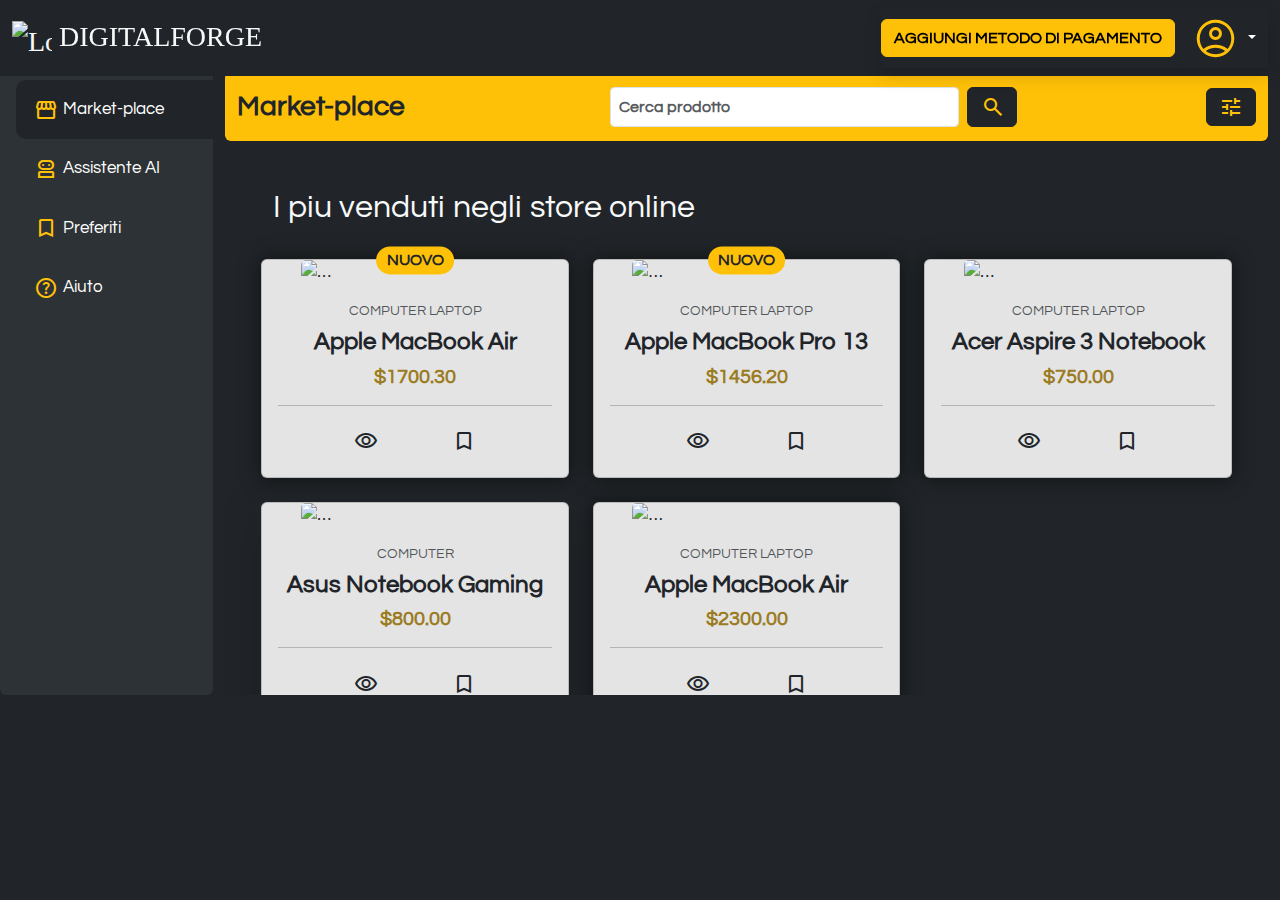
==== commit f41a4ebd: "Fatto alcune modifiche" ====
--- a/home-page.html
+++ b/home-page.html
@@ -91,19 +91,12 @@
             <br>
             <hr class=text-bg-light">
             <br>
-            <a class="navbar-brand font-questrial fs-5 text-light align-middle g-3" href="#">
+            <a class="navbar-brand font-questrial fs-5 text-light align-middle g-3" href="" data-bs-toggle="modal"
+              data-bs-target="#modale-visualizza-profilo">
               <span class="material-symbols-outlined text-warning align-middle">
                 visibility
               </span>
               Visualizza profilo
-            </a>
-            <br>
-            <br>
-            <a class="navbar-brand font-questrial fs-5 text-light align-middle" href="#">
-              <span class="material-symbols-outlined text-warning align-middle">
-                contract_edit
-              </span>
-              Modifica profilo
             </a>
             <br>
             <br>
@@ -119,7 +112,7 @@
         <div class="d-grid gap-2 d-md-block d-none shadow">
           <button class="btn btn-warning fw-bold font-questrial" type="button"
             onclick="ChangePage('swap-premium.html')">
-            PASSA A PREMIUM
+            AGGIUNGI METODO DI PAGAMENTO
           </button>
           <div class="btn-group">
             <button class="btn btn-dark dropdown-toggle" type="button" data-bs-toggle="dropdown"
@@ -133,16 +126,12 @@
                 <h4 class="dropdown-header text-warning fs-5 font-questrial">Nome Cognome</h4>
               </li>
               <hr class="hr-menu">
-              <li><a class="dropdown-item text-light font-questrial p-2" href="#">
+              <li><a class="dropdown-item text-light font-questrial p-2 pointer" href="" data-bs-toggle="modal"
+                  data-bs-target="#modale-visualizza-profilo">
                   <span class="material-symbols-outlined text-warning align-middle">
                     visibility
                   </span>
                   Visualizza profilo</a></li>
-              <li><a class="dropdown-item text-light font-questrial p-2" href="#">
-                  <span class="material-symbols-outlined text-warning align-middle">
-                    contract_edit
-                  </span>
-                  Modifica profilo</a></li>
               <li><a class="dropdown-item text-light font-questrial p-2" href="index.html">
                   <span class="material-symbols-outlined text-warning align-middle">
                     logout
@@ -154,6 +143,394 @@
 
     </div>
   </nav>
+
+  <!-- MODALE PER PROFILO -->
+  <div class="modal fade" id="modale-visualizza-profilo" data-bs-backdrop="static" data-bs-keyboard="false"
+    tabindex="-1" aria-labelledby="staticBackdropLabel" aria-hidden="true">
+    <div class="modal-dialog modal-dialog-scrollable modal-dialog-centered">
+      <div class="modal-content">
+        <div class="modal-header">
+          <h1 class="modal-title fs-5 font-questrial fw-bold w-100 d-flex align-items-center" id="staticBackdropLabel">
+            <span class="material-symbols-outlined">
+              person
+            </span>
+            Dettagli profilo
+          </h1>
+          <button type="button" class="btn-close" data-bs-dismiss="modal" aria-label="Close"
+            onclick="DiscardAll()"></button>
+        </div>
+        <div class="modal-body">
+          <form class="row g-4 container mx-auto rounded text-dark font-questrial">
+            <div class="col-xl-6">
+              <label for="inputNome" class="form-label">Nome</label>
+              <input title="Inpit title" name="nome-profilo" type="text"
+                class="input_field2 form-control font-questrial" id="inputNome" value="Jhon"
+                onchange="ViewSalvaModifiche()">
+            </div>
+            <div class="col-xl-6">
+              <label for="inputCognome" class="form-label">Cognome</label>
+              <input title="Inpit title" name="cognome-profilo" type="text"
+                class="input_field2 form-control font-questrial" id="inputCognome" value="Bobby"
+                onchange="ViewSalvaModifiche()">
+            </div>
+            <div class="col-12">
+              <label for="inputEmail" class="form-label">Email</label>
+              <input title="Inpit title" name="email-profilo" type="email"
+                class="input_field2 form-control font-questrial" id="inputEmail" value="jhonbobby@gmail.com"
+                onchange="ViewSalvaModifiche()">
+            </div>
+            <div class="col-xl-6">
+              <label for="password_field" class="form-label">Password</label>
+              <input title="Inpit title" name="password-profilo" type="password"
+                class="input_field2 form-control font-questrial gap-3" id="password_field" onchange="CheckPass(true)"
+                value="KoalaFree@2005">
+              <div class="pt-2 text-danger gap-1" id="invalidPassword1" style="display: none !important;">
+                <span class="material-symbols-outlined">
+                  close
+                </span>
+                password non valida
+              </div>
+              <div class="pt-2 text-success gap-1" id="validPassword1" style="display: none !important;">
+                <span class="material-symbols-outlined">
+                  done
+                </span>
+                password valida
+              </div>
+            </div>
+            <div class="col-xl-7" id="confermaPasswordSerial" style="display: none;">
+              <label for="password_field2" class="form-label">Conferma cambio password</label>
+              <input placeholder="Conferma la password scelta" title="Inpit title" type="password"
+                class="input_field2 form-control font-questrial" id="password_field2" onchange="CheckConfPass()"
+                disabled>
+              <div class="pt-2 text-danger gap-1" id="invalidPassword2" style="display: none !important;">
+                <span class="material-symbols-outlined">
+                  close
+                </span>
+                password non valida
+              </div>
+              <div class="pt-2 text-success gap-1" id="validPassword2" style="display: none !important;">
+                <span class="material-symbols-outlined">
+                  done
+                </span>
+                password valida
+              </div>
+            </div>
+            <hr>
+            <p class="fs-3 align-text-center">
+              <span class="material-symbols-outlined">
+                credit_card
+              </span>
+              Metodo di pagamento
+            </p>
+            <div class="container-fluid mb-4 d-flex">
+              <div class="col-8">
+                <label for="inputCardNum" class="form-label">Numero carta</label>
+                <input placeholder="1234 1234 1234 1234" title="Inpit title" name="numero-carta" type="tel"
+                  class="input_field2 form-control font-questrial" maxlength="19" id="inputCardNum"
+                  value="4568 3472 0375 9327" readonly>
+              </div>
+              <div class="col-1 w-10 ps-1 p-0" style="height: 50px; margin-top: 5px;">
+                <span class="material-symbols-outlined fs-1 text-warning mt-4" id="cardTipo">
+                  credit_card
+                </span>
+              </div>
+            </div>
+            <div class="container-fluid mb-3">
+              <label for="inputNome" class="form-label w-100">Intestatario</label>
+              <input placeholder="Marco Rossi" title="Inpit title" name="nome-reg" type="text"
+                class="input_field2 form-control font-questrial" id="inputNome" value="Jhon Bobby" readonly>
+            </div>
+            <div class="col-5 col-xl-5">
+              <label for="scadenza_card" class="form-label">Scadenza</label>
+              <input title="Inpit title" name="sacadenza-card" type="text"
+                class="input_field2 form-control font-questrial gap-3" id="scadenza_card"
+                pattern="(0[1-9]|1[0-2])\/[0-9]{2}" maxlength="5" value="12/29" readonly>
+            </div>
+            <div class="col-6 col-xl-5">
+              <label for="cvc" class="form-label">
+
+                CVC</label>
+              <input placeholder="123" title="Inpit title" type="tel" class="input_field2 form-control font-questrial"
+                name="cvc-card" maxlength="3" id="cvc" value="523" readonly>
+            </div>
+            <div class="col-xl-7">
+              <label for="selectStato" class="form-label">Stato</label>
+              <select title="Inpit title" name="stato-card" class="input_field2 form-control font-questrial"
+                id="selectStato" disabled>
+                <option value="Afghanistan">Afghanistan</option>
+                <option value="Isole Åland">Isole Åland</option>
+                <option value="Albania">Albania</option>
+                <option value="Algeria">Algeria</option>
+                <option value="Samoa Americane">Samoa Americane</option>
+                <option value="Andorra">Andorra</option>
+                <option value="Angola">Angola</option>
+                <option value="Anguilla">Anguilla</option>
+                <option value="Antartide">Antartide</option>
+                <option value="Antigua e Barbuda">Antigua e Barbuda</option>
+                <option value="Argentina">Argentina</option>
+                <option value="Armenia">Armenia</option>
+                <option value="Aruba">Aruba</option>
+                <option value="Australia">Australia</option>
+                <option value="Austria">Austria</option>
+                <option value="Azerbaigian">Azerbaigian</option>
+                <option value="Bahamas">Bahamas</option>
+                <option value="Bahrain">Bahrain</option>
+                <option value="Bangladesh">Bangladesh</option>
+                <option value="Barbados">Barbados</option>
+                <option value="Bielorussia">Bielorussia</option>
+                <option value="Belgio">Belgio</option>
+                <option value="Belize">Belize</option>
+                <option value="Benin">Benin</option>
+                <option value="Bermuda">Bermuda</option>
+                <option value="Bhutan">Bhutan</option>
+                <option value="Bolivia">Bolivia</option>
+                <option value="Bosnia ed Erzegovina">Bosnia ed Erzegovina</option>
+                <option value="Botswana">Botswana</option>
+                <option value="Isola di Bouvet">Isola di Bouvet</option>
+                <option value="Brasile">Brasile</option>
+                <option value="Territorio Britannico dell'Oceano Indiano">Territorio Britannico dell'Oceano
+                  Indiano</option>
+                <option value="Brunei Darussalam">Brunei Darussalam</option>
+                <option value="Bulgaria">Bulgaria</option>
+                <option value="Burkina Faso">Burkina Faso</option>
+                <option value="Burundi">Burundi</option>
+                <option value="Cambogia">Cambogia</option>
+                <option value="Camerun">Camerun</option>
+                <option value="Canada">Canada</option>
+                <option value="Capo Verde">Capo Verde</option>
+                <option value="Isole Cayman">Isole Cayman</option>
+                <option value="Repubblica Centrafricana">Repubblica Centrafricana</option>
+                <option value="Chad">Chad</option>
+                <option value="Cile">Cile</option>
+                <option value="Cina">Cina</option>
+                <option value="Isola di Natale">Isola di Natale</option>
+                <option value="Isole Cocos (Keeling)">Isole Cocos (Keeling)</option>
+                <option value="Colombia">Colombia</option>
+                <option value="Comore">Comore</option>
+                <option value="Congo">Congo</option>
+                <option value="Repubblica Democratica del Congo">Repubblica Democratica del Congo</option>
+                <option value="Isole Cook">Isole Cook</option>
+                <option value="Costa Rica">Costa Rica</option>
+                <option value="Costa d'Avorio">Costa d'Avorio</option>
+                <option value="Croazia">Croazia</option>
+                <option value="Cuba">Cuba</option>
+                <option value="Cipro">Cipro</option>
+                <option value="Repubblica Ceca">Repubblica Ceca</option>
+                <option value="Danimarca">Danimarca</option>
+                <option value="Gibuti">Gibuti</option>
+                <option value="Dominica">Dominica</option>
+                <option value="Repubblica Dominicana">Repubblica Dominicana</option>
+                <option value="Ecuador">Ecuador</option>
+                <option value="Egitto">Egitto</option>
+                <option value="El Salvador">El Salvador</option>
+                <option value="Guinea Equatoriale">Guinea Equatoriale</option>
+                <option value="Eritrea">Eritrea</option>
+                <option value="Estonia">Estonia</option>
+                <option value="Etiopia">Etiopia</option>
+                <option value="Isole Falkland (Malvine)">Isole Falkland (Malvine)</option>
+                <option value="Isole Faroe">Isole Faroe</option>
+                <option value="Fiji">Fiji</option>
+                <option value="Finlandia">Finlandia</option>
+                <option value="Francia">Francia</option>
+                <option value="Guyana Francese">Guyana Francese</option>
+                <option value="Polinesia Francese">Polinesia Francese</option>
+                <option value="Territori Francesi del Sud">Territori Francesi del Sud</option>
+                <option value="Gabon">Gabon</option>
+                <option value="Gambia">Gambia</option>
+                <option value="Georgia">Georgia</option>
+                <option value="Germania">Germania</option>
+                <option value="Ghana">Ghana</option>
+                <option value="Gibilterra">Gibilterra</option>
+                <option value="Grecia">Grecia</option>
+                <option value="Groenlandia">Groenlandia</option>
+                <option value="Grenada">Grenada</option>
+                <option value="Guadalupa">Guadalupa</option>
+                <option value="Guam">Guam</option>
+                <option value="Guatemala">Guatemala</option>
+                <option value="Guernsey">Guernsey</option>
+                <option value="Guinea">Guinea</option>
+                <option value="Guinea-Bissau">Guinea-Bissau</option>
+                <option value="Guyana">Guyana</option>
+                <option value="Haiti">Haiti</option>
+                <option value="Isole Heard ed McDonald">Isole Heard ed McDonald</option>
+                <option value="Città del Vaticano">Città del Vaticano</option>
+                <option value="Honduras">Honduras</option>
+                <option value="Hong Kong">Hong Kong</option>
+                <option value="Ungheria">Ungheria</option>
+                <option value="Islanda">Islanda</option>
+                <option value="India">India</option>
+                <option value="Indonesia">Indonesia</option>
+                <option value="Iran, Repubblica Islamica">Iran, Repubblica Islamica</option>
+                <option value="Iraq">Iraq</option>
+                <option value="Irlanda">Irlanda</option>
+                <option value="Isola di Man">Isola di Man</option>
+                <option value="Israele">Israele</option>
+                <option value="Italia" selected>Italia</option>
+                <option value="Giamaica">Giamaica</option>
+                <option value="Giappone">Giappone</option>
+                <option value="Jersey">Jersey</option>
+                <option value="Giordania">Giordania</option>
+                option>
+                <option value="Kazakhstan">Kazakhstan</option>
+                <option value="Kenya">Kenya</option>
+                <option value="Kiribati">Kiribati</option>
+                <option value="Repubblica Democratica Popolare di Corea">Repubblica Democratica Popolare di
+                  Corea</option>
+                <option value="Repubblica di Corea">Repubblica di Corea</option>
+                <option value="Kuwait">Kuwait</option>
+                <option value="Kirghizistan">Kirghizistan</option>
+                <option value="Repubblica Democratica Popolare del Laos">Repubblica Democratica Popolare del
+                  Laos</option>
+                <option value="Lettonia">Lettonia</option>
+                <option value="Libano">Libano</option>
+                <option value="Lesotho">Lesotho</option>
+                <option value="Liberia">Liberia</option>
+                <option value="Libia">Libia</option>
+                <option value="Liechtenstein">Liechtenstein</option>
+                <option value="Lituania">Lituania</option>
+                <option value="Lussemburgo">Lussemburgo</option>
+                <option value="Macao">Macao</option>
+                <option value="Ex Repubblica Jugoslava di Macedonia">Ex Repubblica Jugoslava di Macedonia
+                </option>
+                <option value="Madagascar">Madagascar</option>
+                <option value="Malawi">Malawi</option>
+                <option value="Malesia">Malesia</option>
+                <option value="Maldive">Maldive</option>
+                <option value="Mali">Mali</option>
+                <option value="Malta">Malta</option>
+                <option value="Isole Marshall">Isole Marshall</option>
+                <option value="Martinica">Martinica</option>
+                <option value="Mauritania">Mauritania</option>
+                <option value="Mauritius">Mauritius</option>
+                <option value="Mayotte">Mayotte</option>
+                <option value="Messico">Messico</option>
+                <option value="Stati Federati di Micronesia">Stati Federati di Micronesia</option>
+                <option value="Moldova, Repubblica di">Moldova, Repubblica di</option>
+                <option value="Principato di Monaco">Principato di Monaco</option>
+                <option value="Mongolia">Mongolia</option>
+                <option value="Montenegro">Montenegro</option>
+                <option value="Montserrat">Montserrat</option>
+                <option value="Marocco">Marocco</option>
+                <option value="Mozambico">Mozambico</option>
+                <option value="Birmania">Birmania</option>
+                <option value="Namibia">Namibia</option>
+                <option value="Nauru">Nauru</option>
+                <option value="Nepal">Nepal</option>
+                <option value="Paesi Bassi">Paesi Bassi</option>
+                <option value="Antille Olandesi">Antille Olandesi</option>
+                <option value="Nuova Caledonia">Nuova Caledonia</option>
+                <option value="Nuova Zelanda">Nuova Zelanda</option>
+                <option value="Nicaragua">Nicaragua</option>
+                <option value="Niger">Niger</option>
+                <option value="Nigeria">Nigeria</option>
+                <option value="Niue">Niue</option>
+                <option value="Isola Norfolk">Isola Norfolk</option>
+                <option value="Isole Marianne settentrionali">Isole Marianne settentrionali</option>
+                <option value="Norvegia">Norvegia</option>
+                <option value="Oman">Oman</option>
+                <option value="Pakistan">Pakistan</option>
+                <option value="Palau">Palau</option>
+                <option value="Territori palestinesi">Territori palestinesi</option>
+                <option value="Panama">Panama</option>
+                <option value="Papua Nuova Guinea">Papua Nuova Guinea</option>
+                <option value="Paraguay">Paraguay</option>
+                <option value="Perù">Perù</option>
+                <option value="Filippine">Filippine</option>
+                <option value="Isole Pitcairn">Isole Pitcairn</option>
+                <option value="Polonia">Polonia</option>
+                <option value="Portogallo">Portogallo</option>
+                <option value="Porto Rico">Porto Rico</option>
+                <option value="Qatar">Qatar</option>
+                <option value="Riunione">Riunione</option>
+                <option value="Romania">Romania</option>
+                <option value="Federazione Russa">Federazione Russa</option>
+                <option value="Ruanda">Ruanda</option>
+                <option value="Saint Kitts e Nevis">Saint Kitts e Nevis</option>
+                <option value="Santa Lucia">Santa Lucia</option>
+                <option value="Saint Pierre e Miquelon">Saint Pierre e Miquelon</option>
+                <option value="Saint Vincent e Grenadine">Saint Vincent e Grenadine</option>
+                <option value="Samoa">Samoa</option>
+                <option value="San Marino">San Marino</option>
+                <option value="São Tomé e Príncipe">São Tomé e Príncipe</option>
+                <option value="Arabia Saudita">Arabia Saudita</option>
+                <option value="Senegal">Senegal</option>
+                <option value="Serbia">Serbia</option>
+                <option value="Seychelles">Seychelles</option>
+                <option value="Sierra Leone">Sierra Leone</option>
+                <option value="Singapore">Singapore</option>
+                <option value="Slovacchia">Slovacchia</option>
+                <option value="Slovenia">Slovenia</option>
+                <option value="Isole Solomon">Isole Solomon</option>
+                <option value="Somalia">Somalia</option>
+                <option value="Sud Africa">Sud Africa</option>
+                <option value="Georgia del Sud e isole Sandwich meridionali">Georgia del Sud e isole Sandwich
+                  meridionali</option>
+                <option value="Spagna">Spagna</option>
+                <option value="Sri Lanka">Sri Lanka</option>
+                <option value="Sudan">Sudan</option>
+                <option value="Suriname">Suriname</option>
+                <option value="Svalbard e Jan Mayen">Svalbard e Jan Mayen</option>
+                <option value="Swaziland">Swaziland</option>
+                <option value="Svezia">Svezia</option>
+                <option value="Svizzera">Svizzera</option>
+                <option value="Repubblica Araba Siriana">Repubblica Araba Siriana</option>
+                <option value="Taiwan">Taiwan</option>
+                <option value="Tagikistan">Tagikistan</option>
+                <option value="Repubblica Unita di Tanzania">Repubblica Unita di Tanzania</option>
+                <option value="Tailandia">Tailandia</option>
+                <option value="Timor Est">Timor Est</option>
+                <option value="Togo">Togo</option>
+                <option value="Tokelau">Tokelau</option>
+                <option value="Tonga">Tonga</option>
+                <option value="Trinidad">Trinidad</option>
+                <option value="Tunisia">Tunisia</option>
+                <option value="Turchia">Turchia</option>
+                <option value="Turkmenistan">Turkmenistan</option>
+                <option value="Isole Turks e Caicos">Isole Turks e Caicos</option>
+                <option value="Tuvalu">Tuvalu</option>
+                <option value="Uganda">Uganda</option>
+                <option value="Ucraina">Ucraina</option>
+                <option value="Emirati Arabi Uniti">Emirati Arabi Uniti</option>
+                <option value="Regno Unito">Regno Unito</option>
+                <option value="Stati Uniti d'America">Stati Uniti d'America</option>
+                <option value="Isole minori esterne degli Stati Uniti d'America">Isole minori esterne degli
+                  Stati Uniti d'America</option>
+                <option value="Uruguay">Uruguay</option>
+                <option value="Uzbekistan">Uzbekistan</option>
+                <option value="Vanuatu">Vanuatu</option>
+                <option value="Venezuela">Venezuela</option>
+                <option value="Vietnam">Vietnam</option>
+                <option value="Isole Vergini Britanniche">Isole Vergini Britanniche</option>
+                <option value="Isole Vergini Americane">Isole Vergini Americane</option>
+                <option value="Wallis e Futuna">Wallis e Futuna</option>
+                <option value="Sahara Occidentale">Sahara Occidentale</option>
+                <option value="Yemen">Yemen</option>
+                <option value="Zambia">Zambia</option>
+                <option value="Zimbabwe">Zimbabwe</option>
+              </select>
+            </div>
+            <div class="container p-3">
+              <button type="button"
+                class="btn btn-warning font-questrial mx-auto fw-bold d-flex justify-content-center w-50 g-3" onclick="ChangePage('swap-premium.html')">
+                AGGIUNGI METODO DI PAGAMENTO
+              </button>
+            </div>
+          </form>
+        </div>
+        <div class="modal-footer" id="SaveModificheSerial" style="display: none;">
+          <button type="button"
+            class="btn btn-warning font-questrial mx-auto fw-bold d-flex justify-content-center w-50 g-3"
+            data-bs-dismiss="modal">
+            <span class="material-symbols-outlined">
+              flag
+            </span>
+            SALVA MODIFICHE
+          </button>
+        </div>
+      </div>
+    </div>
+  </div>
+  <!-- FINE MODALE PER PROFILO -->
   <br><br><br>
   <div class="container-fluid">
     <div class="row flex-nowrap">
@@ -378,7 +755,7 @@
                         <div class="row">
                           <div class="col-auto">
                             <div class="toast toast-aggiunto p-1" role="alert" aria-live="assertive" aria-atomic="true">
-                              
+
                             </div>
                           </div>
                         </div>
